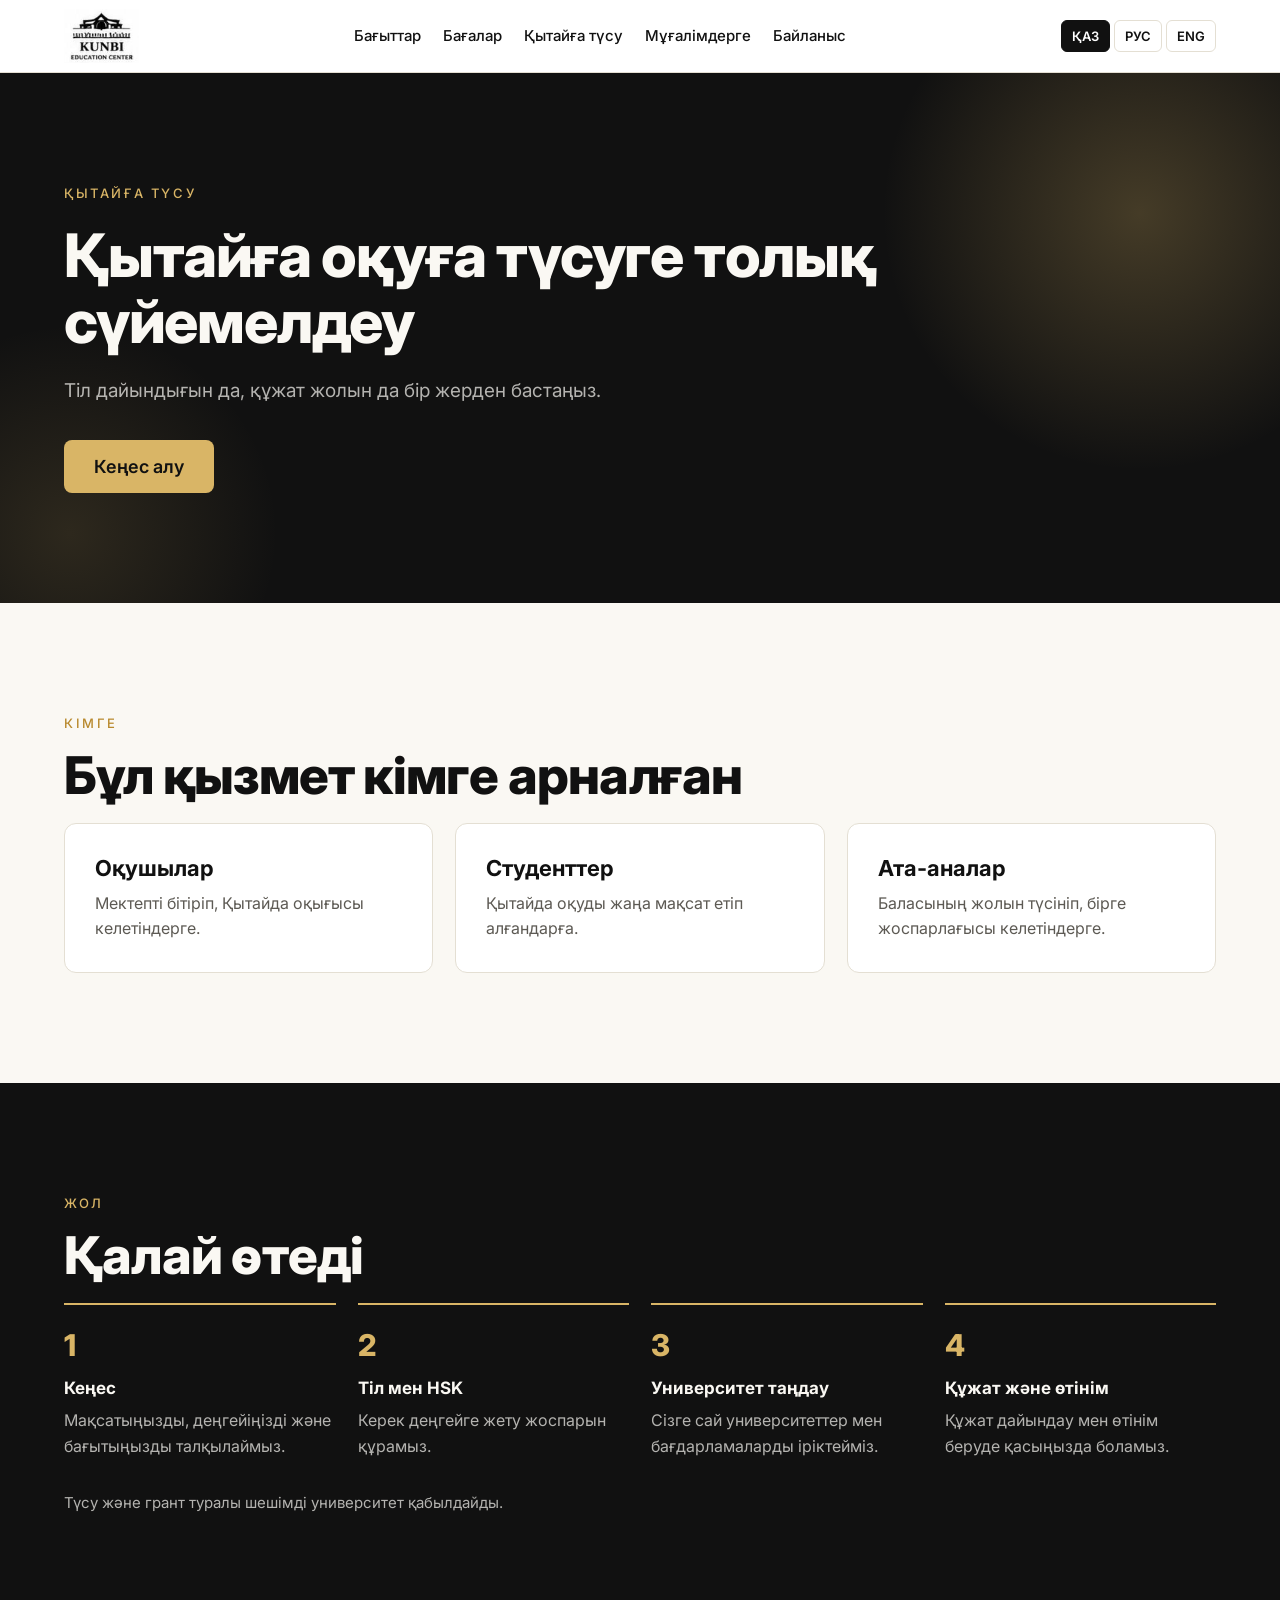
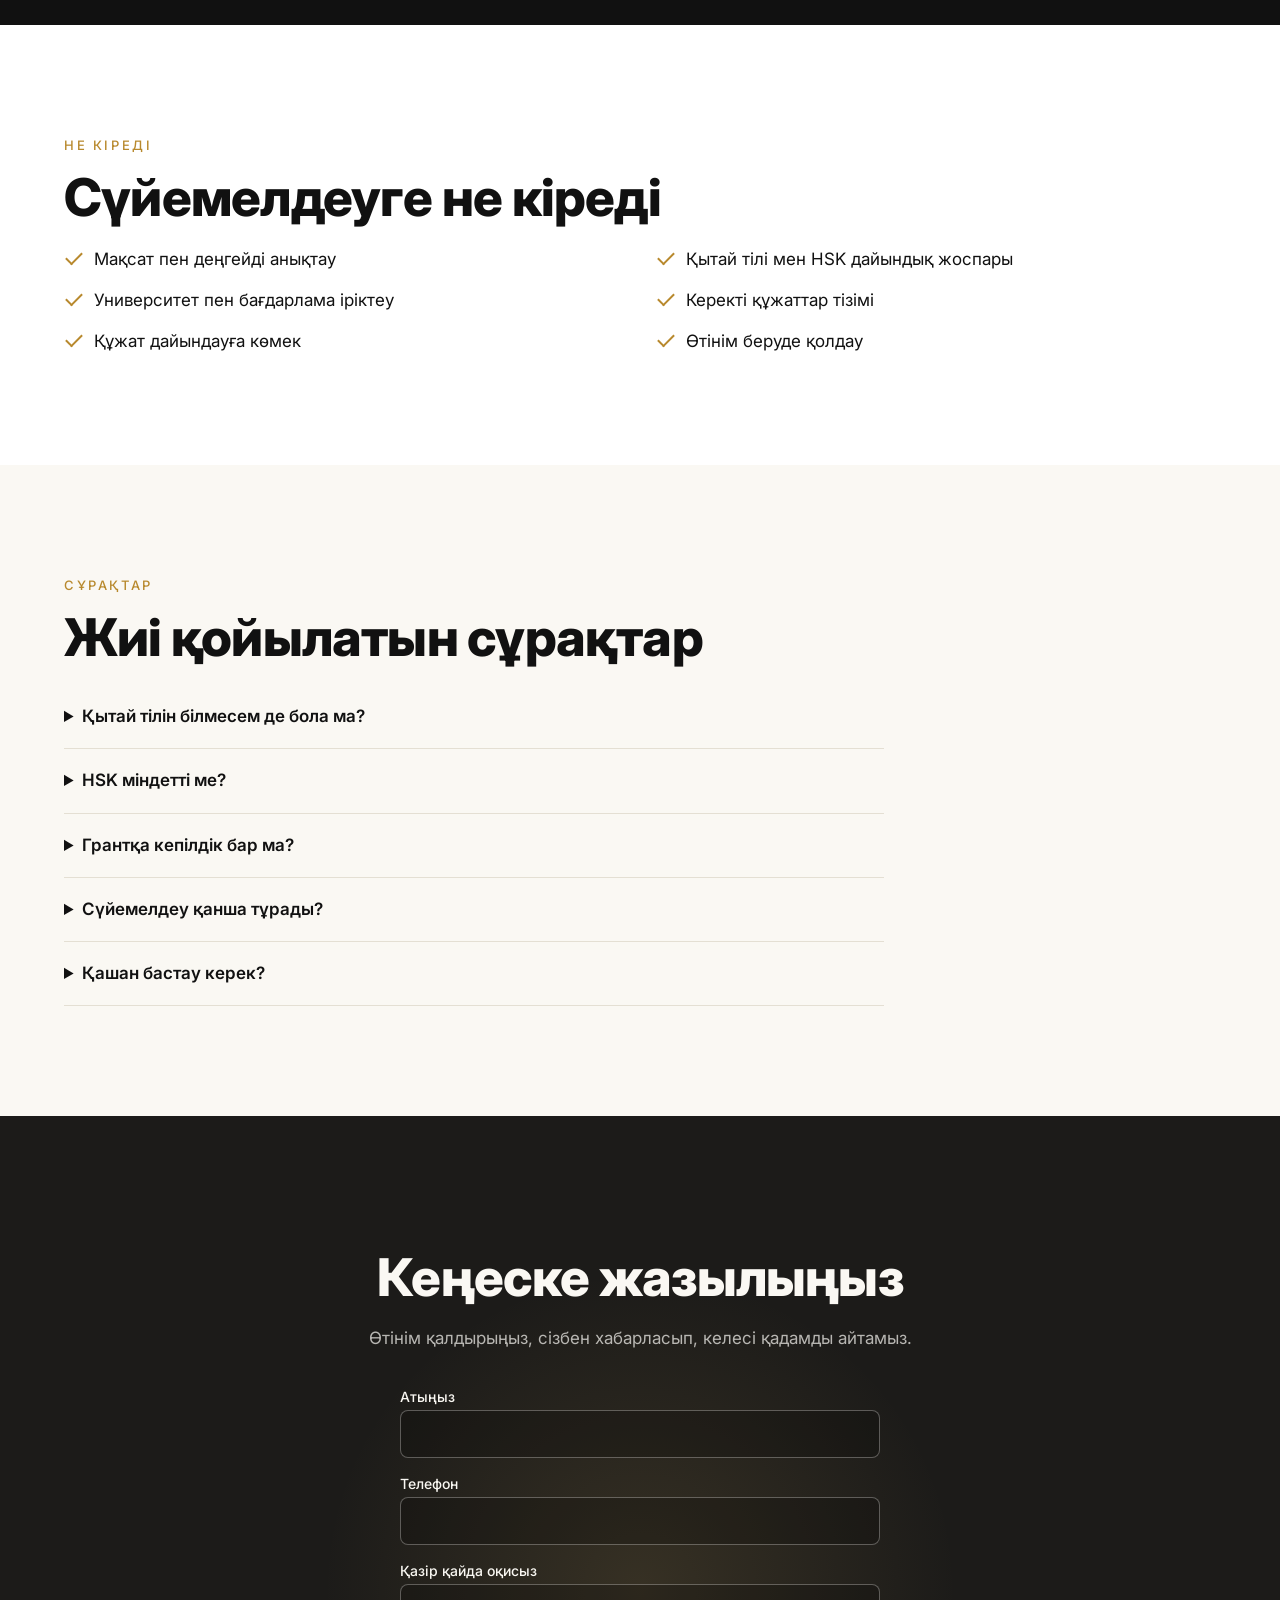
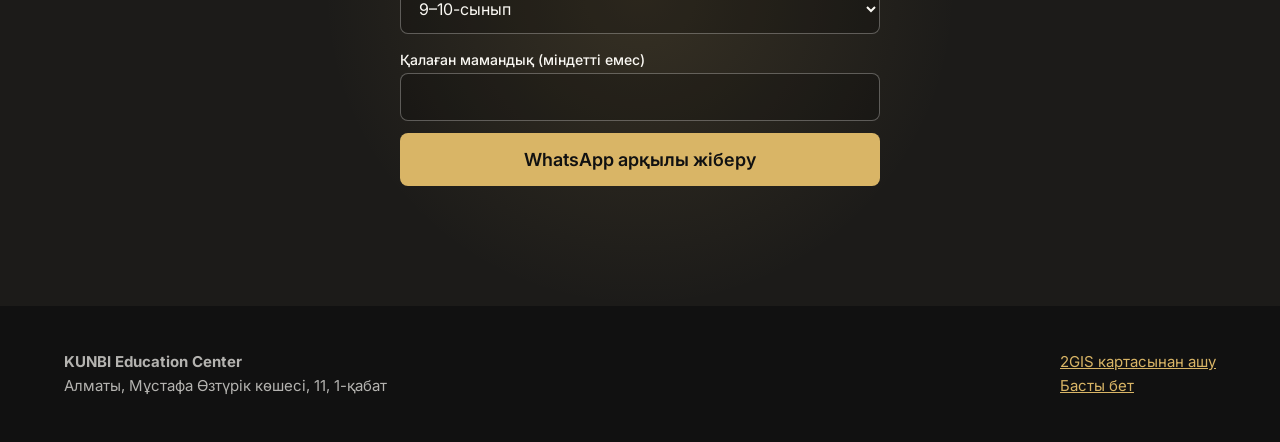
==== china.html @ fb2a0477 "KUNBI Education Center website Co-Authored-By: Claude Opus 5.5 <noreply@anthropic.com>" ====
<!doctype html>
<html lang="kk">
<head>
<meta charset="utf-8">
<meta name="viewport" content="width=device-width, initial-scale=1">
<title>Қытайға түсу, KUNBI</title>
<meta name="description" content="KUNBI Education Center: Қытайға оқуға түсуге толық сүйемелдеу. Алматы.">
<link href="https://fonts.googleapis.com/css2?family=Inter:wght@400;500;600;700;800&display=swap" rel="stylesheet">
<style>
:root{--ink:#111111;--ink-2:#1c1b19;--gold:#b8892d;--gold-light:#d9b566;--paper:#faf8f3;--white:#ffffff;--muted:#5d5a54;--muted-dark:rgba(250,248,243,.7);--line:#e4dfd3}
*{box-sizing:border-box;margin:0}
html{scroll-behavior:smooth;scroll-padding-top:84px}
body{font-family:Inter,system-ui,sans-serif;color:var(--ink);background:var(--paper);font-size:17px;line-height:1.6}
a{color:inherit}
.container{max-width:1200px;margin:0 auto;padding:0 24px}
header{position:sticky;top:0;z-index:10;background:var(--white);border-bottom:1px solid var(--line)}
.nav{display:flex;align-items:center;justify-content:space-between;gap:16px;height:72px}
.nav img{height:54px;display:block}
.nav nav{display:flex;gap:22px;font-weight:500;font-size:15px;white-space:nowrap}
.nav nav a{text-decoration:none}
.nav nav a:hover{color:var(--gold)}
.lang{display:flex;gap:4px}
.lang button{border:1px solid var(--line);background:none;font:600 13px Inter,sans-serif;padding:7px 10px;border-radius:6px;cursor:pointer;color:var(--ink)}
.lang button[aria-pressed=true]{background:var(--ink);color:var(--white);border-color:var(--ink)}
.hero{position:relative;overflow:hidden;background:var(--ink);color:var(--paper);min-height:calc(100vh - 72px);display:flex;align-items:center;padding:80px 0}
.hero-shapes-back,.hero-shapes-mid{position:absolute;inset:0;pointer-events:none}
.shape{position:absolute;border-radius:50%}
.shape-a{width:520px;height:520px;right:-120px;top:-120px;background:radial-gradient(circle,rgba(217,181,102,.26),transparent 70%);animation:floatA 12s ease-in-out infinite}
.shape-b{width:420px;height:420px;left:-140px;bottom:-140px;background:radial-gradient(circle,rgba(217,181,102,.14),transparent 70%);animation:floatB 15s ease-in-out infinite}
.shape-c{width:180px;height:180px;right:12%;bottom:16%;border:1px solid rgba(217,181,102,.4);animation:floatC 10s ease-in-out infinite}
@keyframes floatA{0%,100%{transform:translate(0,0)}50%{transform:translate(20px,-30px)}}
@keyframes floatB{0%,100%{transform:translate(0,0)}50%{transform:translate(-16px,22px)}}
@keyframes floatC{0%,100%{transform:translate(0,0)}50%{transform:translate(10px,14px)}}
@keyframes bounce{0%,100%{transform:translateY(0)}50%{transform:translateY(8px)}}
.hero .container{position:relative;width:100%}
.eyebrow{font-size:13px;font-weight:500;letter-spacing:.2em;text-transform:uppercase;color:var(--gold-light)}
.hero h1{font-size:72px;font-weight:800;line-height:1.08;margin:18px 0 22px;max-width:900px;letter-spacing:-.02em}
.subtitle{font-size:19px;color:var(--muted-dark);max-width:620px;margin-bottom:34px}
.btn-primary{display:inline-block;background:var(--gold-light);color:var(--ink);font:600 18px Inter,sans-serif;text-decoration:none;border:0;padding:16px 30px;border-radius:8px;cursor:pointer;transition:.25s ease}
.btn-primary:hover{transform:translateY(-3px);filter:brightness(1.08)}
.scroll-down{margin-top:52px;width:26px;height:26px;color:var(--gold-light)}
.scroll-down svg{animation:bounce 2s ease-in-out infinite}
section.block{padding:110px 0}
h2{font-size:52px;font-weight:800;line-height:1.14;letter-spacing:-.015em;margin:12px 0 18px}
.lead{color:var(--muted);max-width:680px;margin-bottom:44px}
.grid{display:grid;grid-template-columns:repeat(3,1fr);gap:22px;perspective:900px}
.feature-card{background:var(--white);border:1px solid var(--line);border-radius:12px;padding:30px;transition:transform .3s ease,border-color .3s ease}
.feature-card:hover{transform:translateY(-6px);border-color:var(--gold)}
.feature-card svg{width:28px;height:28px;stroke:var(--gold);fill:none;stroke-width:1.7;stroke-linecap:round;stroke-linejoin:round;margin-bottom:14px}
.feature-card h3{font-size:22px;font-weight:700;margin-bottom:8px;line-height:1.3}
.feature-card p{font-size:16px;color:var(--muted)}
.prices{background:var(--white)}
.tabs{display:flex;flex-wrap:wrap;gap:8px;margin-bottom:24px}
.tabs button{border:1px solid var(--line);background:var(--paper);padding:11px 16px;border-radius:8px;font:600 15px Inter,sans-serif;cursor:pointer;color:var(--ink)}
.tabs button[aria-selected=true]{background:var(--ink);color:var(--white);border-color:var(--ink)}
.table-wrap{overflow-x:auto}
table{width:100%;border-collapse:collapse;min-width:520px}
th,td{text-align:left;padding:15px 12px;border-bottom:1px solid var(--line);font-size:16px}
th{font-size:14px;color:var(--muted);font-weight:600}
td:first-child{font-weight:600}
.note{margin-top:14px;font-size:15px;color:var(--muted)}
.china{background:var(--ink);color:var(--paper)}
.china .lead{color:var(--muted-dark)}
.steps{list-style:none;padding:0;display:grid;grid-template-columns:repeat(4,1fr);gap:22px;counter-reset:s}
.steps li{counter-increment:s;border-top:2px solid var(--gold-light);padding-top:16px}
.steps li::before{content:counter(s);display:block;font-weight:800;font-size:30px;color:var(--gold-light)}
.steps p{color:var(--muted-dark);font-size:16px}
.steps strong{display:block;margin:6px 0}
.disclaimer{margin-top:32px;font-size:15px;color:var(--muted-dark)}
.closing-cta{background:var(--ink-2);color:var(--paper);padding:120px 24px;text-align:center;position:relative}
.glow{position:absolute;left:50%;top:60%;width:640px;height:640px;transform:translate(-50%,-50%);background:radial-gradient(circle,rgba(217,181,102,.14) 0%,transparent 70%);pointer-events:none}
.closing-cta p{color:var(--muted-dark);max-width:560px;margin:0 auto 30px}
form{position:relative;max-width:480px;margin:0 auto;display:grid;gap:12px;text-align:left}
label{font-size:14px;font-weight:500}
input,select{width:100%;padding:13px 14px;border-radius:8px;border:1px solid rgba(250,248,243,.3);background:#0003;color:var(--paper);font:16px Inter,sans-serif}
select option{color:#111}
form .btn-primary{width:100%}
.form-msg{min-height:22px;font-size:15px;color:var(--gold-light);text-align:center}
footer{background:var(--ink);color:var(--muted-dark);padding:44px 0;font-size:15px}
.foot{display:flex;flex-wrap:wrap;gap:24px;justify-content:space-between}
footer a{color:var(--gold-light)}
:focus-visible{outline:2px solid var(--gold);outline-offset:2px}
.features .grid{grid-template-columns:repeat(2,1fr)}
@media (max-width:1040px){.nav nav{display:none}}
@media (max-width:900px){.grid{grid-template-columns:repeat(2,1fr)}.steps{grid-template-columns:repeat(2,1fr)}.nav nav{display:none}.hero h1{font-size:60px}h2{font-size:42px}}
@media (max-width:580px){.grid,.features .grid,.steps{grid-template-columns:1fr}.hero h1{font-size:44px}h2{font-size:34px}section.block{padding:72px 0}.closing-cta{padding:80px 24px}.nav img{height:46px}.hero{padding:56px 0}}
@media (prefers-reduced-motion:reduce){.shape,.scroll-down svg{animation:none}html{scroll-behavior:auto}}

.page-hero{position:relative;overflow:hidden;background:var(--ink);color:var(--paper);padding:110px 0}
.page-hero h1{font-size:60px;font-weight:800;line-height:1.1;letter-spacing:-.02em;margin:18px 0 22px;max-width:900px}
.page-hero .container{position:relative}
.checks{list-style:none;padding:0;display:grid;grid-template-columns:repeat(2,1fr);gap:14px 32px}
.checks li{padding-left:30px;position:relative}
.checks li::before{content:"";position:absolute;left:2px;top:6px;width:14px;height:7px;border-left:2px solid var(--gold);border-bottom:2px solid var(--gold);transform:rotate(-45deg)}
.faq{max-width:820px}
.faq details{border-bottom:1px solid var(--line);padding:18px 0}
.faq summary{font-weight:600;cursor:pointer}
.faq p{color:var(--muted);margin-top:10px}
.white{background:var(--white)}
.closing-cta h2{position:relative}
.closing-cta>p{position:relative}
@media (max-width:900px){.page-hero h1{font-size:46px}}
@media (max-width:580px){.page-hero{padding:72px 0}.page-hero h1{font-size:36px}.checks{grid-template-columns:1fr}}

.menu-btn{display:none;margin-left:auto;border:1px solid var(--ink);background:var(--ink);color:var(--white);font:600 14px Inter,sans-serif;padding:8px 12px;border-radius:6px;cursor:pointer}
@media (max-width:1040px){.menu-btn{display:block}.nav nav.open{display:flex;flex-direction:column;gap:0;position:absolute;top:72px;left:0;right:0;background:var(--white);border-bottom:1px solid var(--line);padding:6px 24px 14px;font-size:17px}.nav nav.open a{padding:14px 0;border-bottom:1px solid var(--line)}.nav nav.open a:last-child{border-bottom:0}}
</style>
</head>
<body>
<header><div class="container nav">
  <a href="index.html"><img src="[data-uri]" alt="KUNBI Education Center"></a>
  <nav><a href="index.html#programs" data-i18n="navPrograms"></a><a href="index.html#prices" data-i18n="navPrices"></a><a href="china.html" data-i18n="navChina"></a><a href="teachers.html" data-i18n="navTeachers"></a><a href="#apply" data-i18n="navContact"></a></nav>
  <button class="menu-btn" type="button" aria-expanded="false" data-i18n="navMenu"></button>
  <div class="lang"><button data-lang="kk">ҚАЗ</button><button data-lang="ru">РУС</button><button data-lang="en">ENG</button></div>
</div></header>
<main>
<section class="page-hero">
  <div class="hero-shapes-back"><span class="shape shape-a"></span><span class="shape shape-b"></span></div>
  <div class="container">
    <div class="eyebrow" data-i18n="heroEyebrow"></div>
    <h1 data-i18n="heroTitle"></h1>
    <p class="subtitle" data-i18n="heroSub"></p>
    <a class="btn-primary" href="#apply" data-i18n="cta"></a>
  </div>
</section>
<section class="block features"><div class="container">
  <div class="eyebrow" style="color:var(--gold)" data-i18n="whoEyebrow"></div>
  <h2 data-i18n="whoTitle"></h2>
  <div class="grid" style="grid-template-columns:repeat(auto-fit,minmax(240px,1fr))"><article class="feature-card"><h3 data-i18n="w1t"></h3><p data-i18n="w1d"></p></article><article class="feature-card"><h3 data-i18n="w2t"></h3><p data-i18n="w2d"></p></article><article class="feature-card"><h3 data-i18n="w3t"></h3><p data-i18n="w3d"></p></article></div>
</div></section>
<section class="block china"><div class="container">
  <div class="eyebrow" data-i18n="stepsEyebrow"></div>
  <h2 data-i18n="stepsTitle"></h2>
  <ol class="steps"><li><strong data-i18n="s1t"></strong><p data-i18n="s1d"></p></li><li><strong data-i18n="s2t"></strong><p data-i18n="s2d"></p></li><li><strong data-i18n="s3t"></strong><p data-i18n="s3d"></p></li><li><strong data-i18n="s4t"></strong><p data-i18n="s4d"></p></li></ol>
  <p class="disclaimer" data-i18n="chinaNote"></p>
</div></section>
<section class="block white"><div class="container">
  <div class="eyebrow" style="color:var(--gold)" data-i18n="incEyebrow"></div>
  <h2 data-i18n="incTitle"></h2>
  <ul class="checks"><li data-i18n="inc1"></li><li data-i18n="inc2"></li><li data-i18n="inc3"></li><li data-i18n="inc4"></li><li data-i18n="inc5"></li><li data-i18n="inc6"></li></ul>
</div></section>
<section class="block"><div class="container">
  <div class="eyebrow" style="color:var(--gold)" data-i18n="faqEyebrow"></div>
  <h2 data-i18n="faqTitle"></h2>
  <div class="faq"><details><summary data-i18n="q1"></summary><p data-i18n="a1"></p></details><details><summary data-i18n="q2"></summary><p data-i18n="a2"></p></details><details><summary data-i18n="q3"></summary><p data-i18n="a3"></p></details><details><summary data-i18n="q4"></summary><p data-i18n="a4"></p></details><details><summary data-i18n="q5"></summary><p data-i18n="a5"></p></details></div>
</div></section>
<section class="closing-cta" id="apply">
  <div class="glow"></div>
  <h2 data-i18n="closeTitle"></h2>
  <p data-i18n="closeSub"></p>
  <form id="leadForm">
    <div><label for="fName" data-i18n="fName"></label><input id="fName" data-wa="fName" required autocomplete="name"></div>
    <div><label for="fPhone" data-i18n="fPhone"></label><input id="fPhone" data-wa="fPhone" required type="tel" autocomplete="tel"></div>
    <div><label for="fStage" data-i18n="fStage"></label><select id="fStage" data-wa="fStage"></select></div>
    <div><label for="fMajor" data-i18n="fMajor"></label><input id="fMajor" data-wa="fMajor"></div>
    <button class="btn-primary" type="submit" data-i18n="fSend"></button>
  </form>
</section>
</main>
<footer><div class="container foot">
  <div><strong>KUNBI Education Center</strong><br><span data-i18n="addr"></span></div>
  <div><a href="https://2gis.kz/almaty/firm/70000001110378743" target="_blank" rel="noopener" data-i18n="map"></a><br><a href="index.html" data-i18n="navHome"></a></div>
</div></footer>
<script>
const WHATSAPP_NUMBER = "77089310766";
const TITLES = {"kk":"Қытайға түсу, KUNBI","ru":"Поступление в Китай, KUNBI","en":"Study in China, KUNBI"};
const SELECTS = {"fStage":["st1","st2","st3","st4"]};
const T = {"kk":{"navMenu":"Мәзір","navPrograms":"Бағыттар","navPrices":"Бағалар","navChina":"Қытайға түсу","navTeachers":"Мұғалімдерге","navContact":"Байланыс","addr":"Алматы, Мұстафа Өзтүрік көшесі, 11, 1-қабат","hours":"Жұмыс уақыты: 9:00–19:30","map":"2GIS картасынан ашу","fName":"Атыңыз","fPhone":"Телефон","fSend":"WhatsApp арқылы жіберу","navHome":"Басты бет","heroEyebrow":"Қытайға түсу","heroTitle":"Қытайға оқуға түсуге толық сүйемелдеу","heroSub":"Тіл дайындығын да, құжат жолын да бір жерден бастаңыз.","cta":"Кеңес алу","whoEyebrow":"Кімге","whoTitle":"Бұл қызмет кімге арналған","w1t":"Оқушылар","w1d":"Мектепті бітіріп, Қытайда оқығысы келетіндерге.","w2t":"Студенттер","w2d":"Қытайда оқуды жаңа мақсат етіп алғандарға.","w3t":"Ата-аналар","w3d":"Баласының жолын түсініп, бірге жоспарлағысы келетіндерге.","stepsEyebrow":"Жол","stepsTitle":"Қалай өтеді","s1t":"Кеңес","s1d":"Мақсатыңызды, деңгейіңізді және бағытыңызды талқылаймыз.","s2t":"Тіл мен HSK","s2d":"Керек деңгейге жету жоспарын құрамыз.","s3t":"Университет таңдау","s3d":"Сізге сай университеттер мен бағдарламаларды іріктейміз.","s4t":"Құжат және өтінім","s4d":"Құжат дайындау мен өтінім беруде қасыңызда боламыз.","chinaNote":"Түсу және грант туралы шешімді университет қабылдайды.","incEyebrow":"Не кіреді","incTitle":"Сүйемелдеуге не кіреді","inc1":"Мақсат пен деңгейді анықтау","inc2":"Қытай тілі мен HSK дайындық жоспары","inc3":"Университет пен бағдарлама іріктеу","inc4":"Керекті құжаттар тізімі","inc5":"Құжат дайындауға көмек","inc6":"Өтінім беруде қолдау","faqEyebrow":"Сұрақтар","faqTitle":"Жиі қойылатын сұрақтар","q1":"Қытай тілін білмесем де бола ма?","a1":"Иә, нөлден бастауға болады. Керекті деңгей таңдаған бағдарламаға байланысты.","q2":"HSK міндетті ме?","a2":"Бұл университет пен бағдарламаға байланысты. Нақты талапты таңдау кезінде бірге тексереміз.","q3":"Грантқа кепілдік бар ма?","a3":"Жоқ. Түсу және грант туралы шешімді университет қабылдайды.","q4":"Сүйемелдеу қанша тұрады?","a4":"Бағасы керекті көмектің көлеміне байланысты. Оны кеңес кезінде айтамыз.","q5":"Қашан бастау керек?","a5":"Неғұрлым ерте болса, соғұрлым жақсы. Мерзімдер университетке байланысты.","closeTitle":"Кеңеске жазылыңыз","closeSub":"Өтінім қалдырыңыз, сізбен хабарласып, келесі қадамды айтамыз.","fStage":"Қазір қайда оқисыз","st1":"9–10-сынып","st2":"11-сынып","st3":"Колледж","st4":"Университет немесе бітірген","fMajor":"Қалаған мамандық (міндетті емес)","wa":"Сәлеметсіз бе! Қытайға түсу бойынша өтінім."},"ru":{"navMenu":"Меню","navPrograms":"Направления","navPrices":"Цены","navChina":"Поступление в Китай","navTeachers":"Преподавателям","navContact":"Контакты","addr":"Алматы, улица Мустафы Озтюрка, 11, 1 этаж","hours":"Время работы: 9:00–19:30","map":"Открыть на карте 2GIS","fName":"Ваше имя","fPhone":"Телефон","fSend":"Отправить в WhatsApp","navHome":"Главная","heroEyebrow":"Поступление в Китай","heroTitle":"Полное сопровождение при поступлении в Китай","heroSub":"Начните и языковую подготовку, и оформление документов в одном месте.","cta":"Получить консультацию","whoEyebrow":"Для кого","whoTitle":"Кому подойдёт эта услуга","w1t":"Школьники","w1d":"Для тех, кто заканчивает школу и хочет учиться в Китае.","w2t":"Студенты","w2d":"Для тех, кто решил продолжить учёбу в Китае.","w3t":"Родители","w3d":"Для тех, кто хочет понимать путь ребёнка и планировать его вместе.","stepsEyebrow":"Путь","stepsTitle":"Как всё проходит","s1t":"Консультация","s1d":"Обсудим цель, уровень и направление.","s2t":"Язык и HSK","s2d":"Составим план, как достичь нужного уровня.","s3t":"Выбор университета","s3d":"Подберём подходящие университеты и программы.","s4t":"Документы и заявка","s4d":"Поможем с подготовкой документов и подачей заявки.","chinaNote":"Решение о поступлении и гранте принимает университет.","incEyebrow":"Что входит","incTitle":"Что входит в сопровождение","inc1":"Определение цели и уровня","inc2":"План подготовки к китайскому и HSK","inc3":"Подбор университета и программы","inc4":"Список нужных документов","inc5":"Помощь в подготовке документов","inc6":"Поддержка при подаче заявки","faqEyebrow":"Вопросы","faqTitle":"Частые вопросы","q1":"Можно ли начать без китайского?","a1":"Да, можно начать с нуля. Нужный уровень зависит от выбранной программы.","q2":"HSK обязателен?","a2":"Это зависит от университета и программы. Точные требования проверим вместе при выборе.","q3":"Есть ли гарантия гранта?","a3":"Нет. Решение о поступлении и гранте принимает университет.","q4":"Сколько стоит сопровождение?","a4":"Цена зависит от объёма нужной помощи. Мы назовём её на консультации.","q5":"Когда лучше начинать?","a5":"Чем раньше, тем лучше. Сроки зависят от университета.","closeTitle":"Запишитесь на консультацию","closeSub":"Оставьте заявку, мы свяжемся с вами и подскажем следующий шаг.","fStage":"Где вы сейчас учитесь","st1":"9–10 класс","st2":"11 класс","st3":"Колледж","st4":"Университет или уже окончили","fMajor":"Желаемая специальность (необязательно)","wa":"Здравствуйте! Заявка на поступление в Китай."},"en":{"navMenu":"Menu","navPrograms":"Programs","navPrices":"Prices","navChina":"Study in China","navTeachers":"For teachers","navContact":"Contact","addr":"11 Mustafa Ozturk Street, 1st floor, Almaty","hours":"Opening hours: 9:00–19:30","map":"Open in 2GIS","fName":"Your name","fPhone":"Phone","fSend":"Send via WhatsApp","navHome":"Home","heroEyebrow":"Study in China","heroTitle":"Full support for admission to China","heroSub":"Start your language preparation and your application in one place.","cta":"Get a consultation","whoEyebrow":"Who it's for","whoTitle":"Who this service is for","w1t":"School students","w1d":"For those finishing school who want to study in China.","w2t":"University students","w2d":"For those who have decided to continue their studies in China.","w3t":"Parents","w3d":"For those who want to understand the path and plan it together with their child.","stepsEyebrow":"The path","stepsTitle":"How it works","s1t":"Consultation","s1d":"We discuss your goal, level and field of study.","s2t":"Language and HSK","s2d":"We plan how to reach the level you need.","s3t":"Choosing a university","s3d":"We shortlist universities and programs that suit you.","s4t":"Documents and application","s4d":"We support you with documents and your application.","chinaNote":"Admission and scholarship decisions are made by the university.","incEyebrow":"What's included","incTitle":"What the support includes","inc1":"Defining your goal and level","inc2":"A Chinese and HSK preparation plan","inc3":"Shortlisting universities and programs","inc4":"A list of required documents","inc5":"Help preparing documents","inc6":"Support with your application","faqEyebrow":"Questions","faqTitle":"Frequently asked questions","q1":"Can I start without any Chinese?","a1":"Yes, you can start from zero. The level you need depends on the program.","q2":"Is HSK required?","a2":"It depends on the university and program. We check the exact requirements together.","q3":"Is a scholarship guaranteed?","a3":"No. Admission and scholarship decisions are made by the university.","q4":"How much does the support cost?","a4":"The price depends on how much help you need. We will tell you at the consultation.","q5":"When should I start?","a5":"The earlier the better. Deadlines depend on the university.","closeTitle":"Book a consultation","closeSub":"Leave a request and we will contact you with the next step.","fStage":"Where are you studying now","st1":"Grade 9–10","st2":"Grade 11","st3":"College","st4":"University or graduated","fMajor":"Preferred major (optional)","wa":"Hello! Request about studying in China."}};
let lang="kk";
function save(l){try{localStorage.setItem("kunbi-lang",l)}catch(e){}}
function load(){try{return localStorage.getItem("kunbi-lang")}catch(e){return null}}
function setLang(l){
  lang=l;save(l);document.documentElement.lang=l;document.title=TITLES[l];
  document.querySelectorAll("[data-i18n]").forEach(e=>{e.textContent=T[l][e.dataset.i18n]});
  document.querySelectorAll(".lang button").forEach(b=>b.setAttribute("aria-pressed",b.dataset.lang===l));
  Object.keys(SELECTS).forEach(id=>{
    const s=document.getElementById(id),v=s.selectedIndex;s.innerHTML="";
    SELECTS[id].forEach(k=>{const o=document.createElement("option");o.textContent=T[l][k];s.appendChild(o)});
    s.selectedIndex=Math.max(v,0);
  });
}
document.querySelectorAll(".lang button").forEach(b=>b.onclick=()=>setLang(b.dataset.lang));
document.getElementById("leadForm").addEventListener("submit",e=>{
  e.preventDefault();
  const t=T[lang],lines=[t.wa];
  document.querySelectorAll("[data-wa]").forEach(f=>{if(f.value.trim())lines.push(t[f.dataset.wa]+": "+f.value.trim())});
  window.open("https://wa.me/"+WHATSAPP_NUMBER+"?text="+encodeURIComponent(lines.join("\n")),"_blank","noopener");
});
const saved=load();setLang(T[saved]?saved:"kk");
</script>
<script>
(function(){const b=document.querySelector(".menu-btn"),n=document.querySelector(".nav nav");
b.onclick=()=>{const o=n.classList.toggle("open");b.setAttribute("aria-expanded",o)};
n.querySelectorAll("a").forEach(a=>a.addEventListener("click",()=>{n.classList.remove("open");b.setAttribute("aria-expanded",false)}));})();
</script>
</body>
</html>
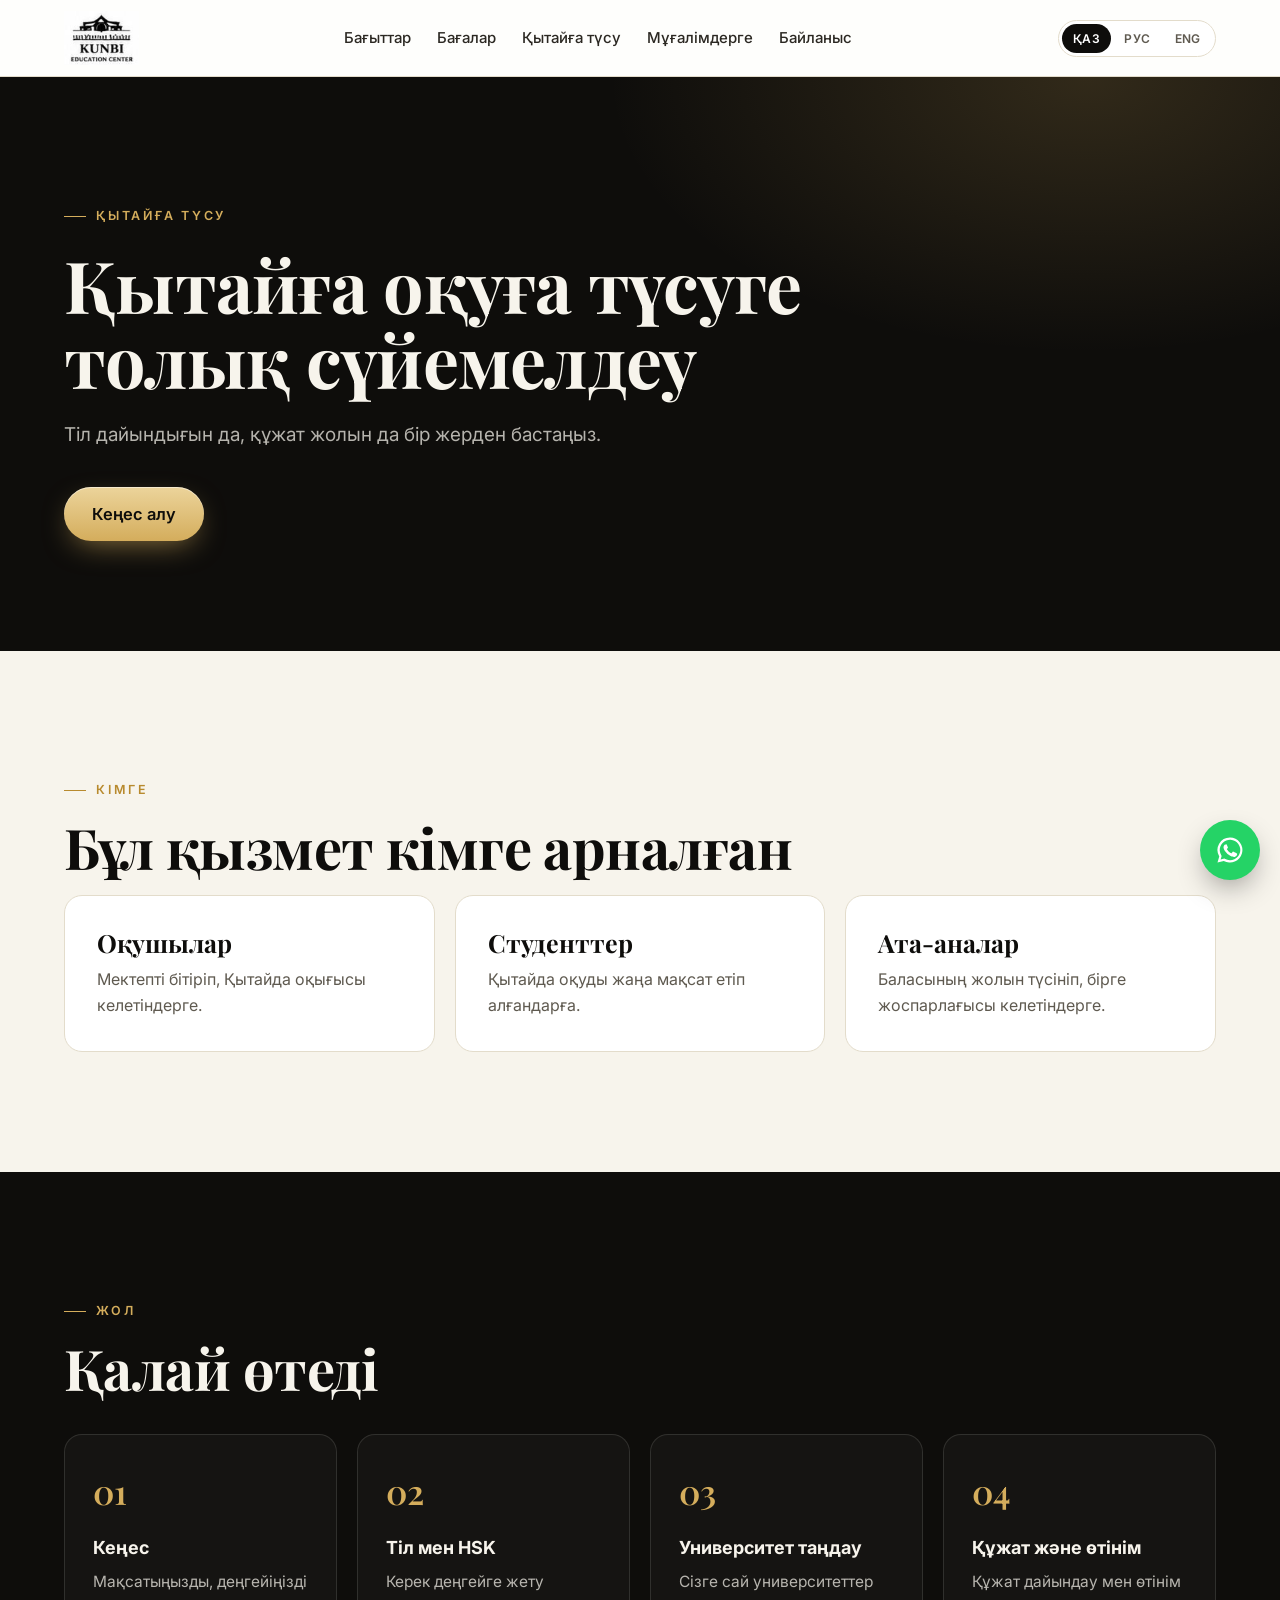
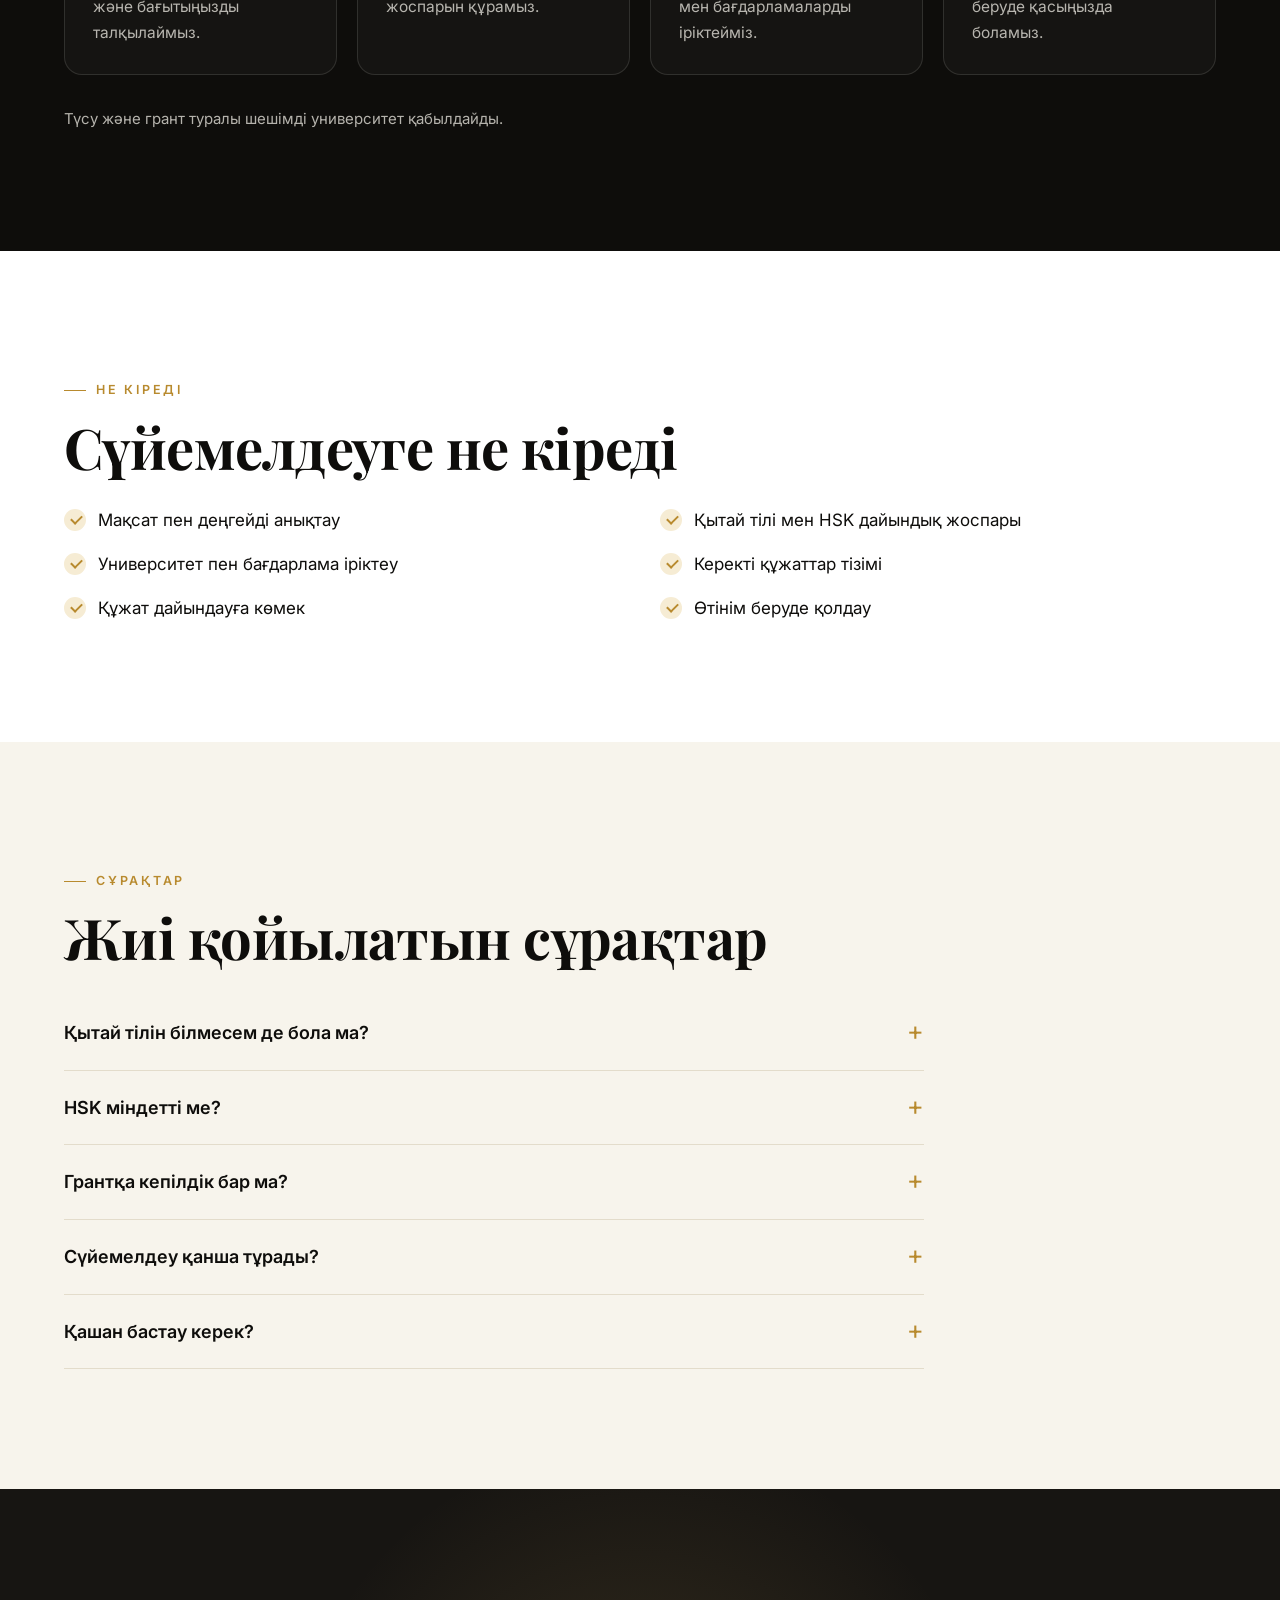
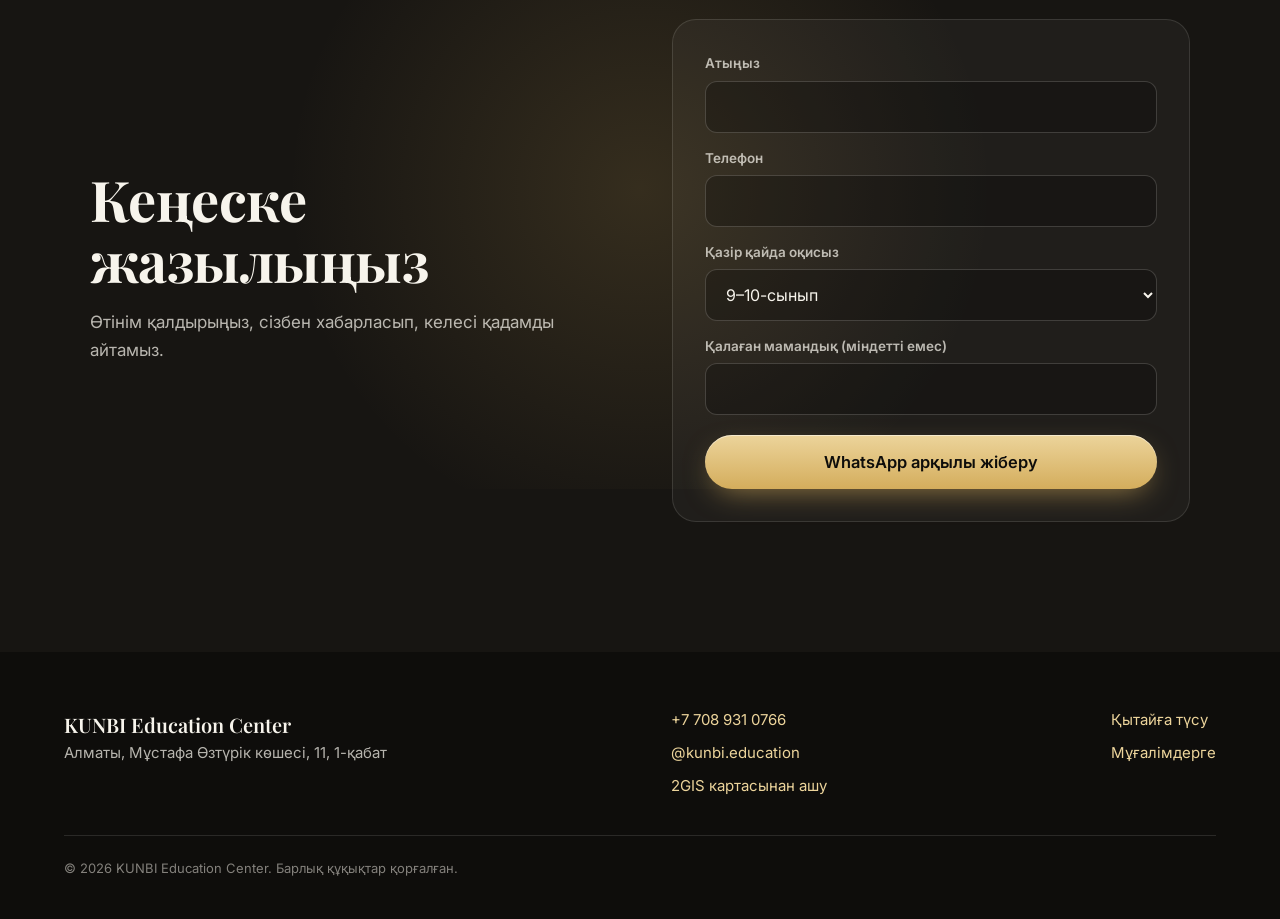
==== commit 0d8c4163: "Redesign: new design system, trust and FAQ sections, SEO metadata Co-Authored-By: Claude Opus 5.5 <n" ====
--- a/china.html
+++ b/china.html
@@ -5,173 +5,79 @@
 <meta name="viewport" content="width=device-width, initial-scale=1">
 <title>Қытайға түсу, KUNBI</title>
 <meta name="description" content="KUNBI Education Center: Қытайға оқуға түсуге толық сүйемелдеу. Алматы.">
-<link href="https://fonts.googleapis.com/css2?family=Inter:wght@400;500;600;700;800&display=swap" rel="stylesheet">
-<style>
-:root{--ink:#111111;--ink-2:#1c1b19;--gold:#b8892d;--gold-light:#d9b566;--paper:#faf8f3;--white:#ffffff;--muted:#5d5a54;--muted-dark:rgba(250,248,243,.7);--line:#e4dfd3}
-*{box-sizing:border-box;margin:0}
-html{scroll-behavior:smooth;scroll-padding-top:84px}
-body{font-family:Inter,system-ui,sans-serif;color:var(--ink);background:var(--paper);font-size:17px;line-height:1.6}
-a{color:inherit}
-.container{max-width:1200px;margin:0 auto;padding:0 24px}
-header{position:sticky;top:0;z-index:10;background:var(--white);border-bottom:1px solid var(--line)}
-.nav{display:flex;align-items:center;justify-content:space-between;gap:16px;height:72px}
-.nav img{height:54px;display:block}
-.nav nav{display:flex;gap:22px;font-weight:500;font-size:15px;white-space:nowrap}
-.nav nav a{text-decoration:none}
-.nav nav a:hover{color:var(--gold)}
-.lang{display:flex;gap:4px}
-.lang button{border:1px solid var(--line);background:none;font:600 13px Inter,sans-serif;padding:7px 10px;border-radius:6px;cursor:pointer;color:var(--ink)}
-.lang button[aria-pressed=true]{background:var(--ink);color:var(--white);border-color:var(--ink)}
-.hero{position:relative;overflow:hidden;background:var(--ink);color:var(--paper);min-height:calc(100vh - 72px);display:flex;align-items:center;padding:80px 0}
-.hero-shapes-back,.hero-shapes-mid{position:absolute;inset:0;pointer-events:none}
-.shape{position:absolute;border-radius:50%}
-.shape-a{width:520px;height:520px;right:-120px;top:-120px;background:radial-gradient(circle,rgba(217,181,102,.26),transparent 70%);animation:floatA 12s ease-in-out infinite}
-.shape-b{width:420px;height:420px;left:-140px;bottom:-140px;background:radial-gradient(circle,rgba(217,181,102,.14),transparent 70%);animation:floatB 15s ease-in-out infinite}
-.shape-c{width:180px;height:180px;right:12%;bottom:16%;border:1px solid rgba(217,181,102,.4);animation:floatC 10s ease-in-out infinite}
-@keyframes floatA{0%,100%{transform:translate(0,0)}50%{transform:translate(20px,-30px)}}
-@keyframes floatB{0%,100%{transform:translate(0,0)}50%{transform:translate(-16px,22px)}}
-@keyframes floatC{0%,100%{transform:translate(0,0)}50%{transform:translate(10px,14px)}}
-@keyframes bounce{0%,100%{transform:translateY(0)}50%{transform:translateY(8px)}}
-.hero .container{position:relative;width:100%}
-.eyebrow{font-size:13px;font-weight:500;letter-spacing:.2em;text-transform:uppercase;color:var(--gold-light)}
-.hero h1{font-size:72px;font-weight:800;line-height:1.08;margin:18px 0 22px;max-width:900px;letter-spacing:-.02em}
-.subtitle{font-size:19px;color:var(--muted-dark);max-width:620px;margin-bottom:34px}
-.btn-primary{display:inline-block;background:var(--gold-light);color:var(--ink);font:600 18px Inter,sans-serif;text-decoration:none;border:0;padding:16px 30px;border-radius:8px;cursor:pointer;transition:.25s ease}
-.btn-primary:hover{transform:translateY(-3px);filter:brightness(1.08)}
-.scroll-down{margin-top:52px;width:26px;height:26px;color:var(--gold-light)}
-.scroll-down svg{animation:bounce 2s ease-in-out infinite}
-section.block{padding:110px 0}
-h2{font-size:52px;font-weight:800;line-height:1.14;letter-spacing:-.015em;margin:12px 0 18px}
-.lead{color:var(--muted);max-width:680px;margin-bottom:44px}
-.grid{display:grid;grid-template-columns:repeat(3,1fr);gap:22px;perspective:900px}
-.feature-card{background:var(--white);border:1px solid var(--line);border-radius:12px;padding:30px;transition:transform .3s ease,border-color .3s ease}
-.feature-card:hover{transform:translateY(-6px);border-color:var(--gold)}
-.feature-card svg{width:28px;height:28px;stroke:var(--gold);fill:none;stroke-width:1.7;stroke-linecap:round;stroke-linejoin:round;margin-bottom:14px}
-.feature-card h3{font-size:22px;font-weight:700;margin-bottom:8px;line-height:1.3}
-.feature-card p{font-size:16px;color:var(--muted)}
-.prices{background:var(--white)}
-.tabs{display:flex;flex-wrap:wrap;gap:8px;margin-bottom:24px}
-.tabs button{border:1px solid var(--line);background:var(--paper);padding:11px 16px;border-radius:8px;font:600 15px Inter,sans-serif;cursor:pointer;color:var(--ink)}
-.tabs button[aria-selected=true]{background:var(--ink);color:var(--white);border-color:var(--ink)}
-.table-wrap{overflow-x:auto}
-table{width:100%;border-collapse:collapse;min-width:520px}
-th,td{text-align:left;padding:15px 12px;border-bottom:1px solid var(--line);font-size:16px}
-th{font-size:14px;color:var(--muted);font-weight:600}
-td:first-child{font-weight:600}
-.note{margin-top:14px;font-size:15px;color:var(--muted)}
-.china{background:var(--ink);color:var(--paper)}
-.china .lead{color:var(--muted-dark)}
-.steps{list-style:none;padding:0;display:grid;grid-template-columns:repeat(4,1fr);gap:22px;counter-reset:s}
-.steps li{counter-increment:s;border-top:2px solid var(--gold-light);padding-top:16px}
-.steps li::before{content:counter(s);display:block;font-weight:800;font-size:30px;color:var(--gold-light)}
-.steps p{color:var(--muted-dark);font-size:16px}
-.steps strong{display:block;margin:6px 0}
-.disclaimer{margin-top:32px;font-size:15px;color:var(--muted-dark)}
-.closing-cta{background:var(--ink-2);color:var(--paper);padding:120px 24px;text-align:center;position:relative}
-.glow{position:absolute;left:50%;top:60%;width:640px;height:640px;transform:translate(-50%,-50%);background:radial-gradient(circle,rgba(217,181,102,.14) 0%,transparent 70%);pointer-events:none}
-.closing-cta p{color:var(--muted-dark);max-width:560px;margin:0 auto 30px}
-form{position:relative;max-width:480px;margin:0 auto;display:grid;gap:12px;text-align:left}
-label{font-size:14px;font-weight:500}
-input,select{width:100%;padding:13px 14px;border-radius:8px;border:1px solid rgba(250,248,243,.3);background:#0003;color:var(--paper);font:16px Inter,sans-serif}
-select option{color:#111}
-form .btn-primary{width:100%}
-.form-msg{min-height:22px;font-size:15px;color:var(--gold-light);text-align:center}
-footer{background:var(--ink);color:var(--muted-dark);padding:44px 0;font-size:15px}
-.foot{display:flex;flex-wrap:wrap;gap:24px;justify-content:space-between}
-footer a{color:var(--gold-light)}
-:focus-visible{outline:2px solid var(--gold);outline-offset:2px}
-.features .grid{grid-template-columns:repeat(2,1fr)}
-@media (max-width:1040px){.nav nav{display:none}}
-@media (max-width:900px){.grid{grid-template-columns:repeat(2,1fr)}.steps{grid-template-columns:repeat(2,1fr)}.nav nav{display:none}.hero h1{font-size:60px}h2{font-size:42px}}
-@media (max-width:580px){.grid,.features .grid,.steps{grid-template-columns:1fr}.hero h1{font-size:44px}h2{font-size:34px}section.block{padding:72px 0}.closing-cta{padding:80px 24px}.nav img{height:46px}.hero{padding:56px 0}}
-@media (prefers-reduced-motion:reduce){.shape,.scroll-down svg{animation:none}html{scroll-behavior:auto}}
+<link rel="preconnect" href="https://fonts.googleapis.com"><link rel="preconnect" href="https://fonts.gstatic.com" crossorigin><link href="https://fonts.googleapis.com/css2?family=Inter:wght@400;500;600;700&family=Playfair+Display:ital,wght@0,500;0,600;0,700;1,500;1,600&display=swap" rel="stylesheet">
+<link rel="stylesheet" href="site.css">
+<link rel="icon" type="image/png" href="logo.png">
+<link rel="canonical" href="https://tlnurkhan.github.io/kunbi/china.html">
 
-.page-hero{position:relative;overflow:hidden;background:var(--ink);color:var(--paper);padding:110px 0}
-.page-hero h1{font-size:60px;font-weight:800;line-height:1.1;letter-spacing:-.02em;margin:18px 0 22px;max-width:900px}
-.page-hero .container{position:relative}
-.checks{list-style:none;padding:0;display:grid;grid-template-columns:repeat(2,1fr);gap:14px 32px}
-.checks li{padding-left:30px;position:relative}
-.checks li::before{content:"";position:absolute;left:2px;top:6px;width:14px;height:7px;border-left:2px solid var(--gold);border-bottom:2px solid var(--gold);transform:rotate(-45deg)}
-.faq{max-width:820px}
-.faq details{border-bottom:1px solid var(--line);padding:18px 0}
-.faq summary{font-weight:600;cursor:pointer}
-.faq p{color:var(--muted);margin-top:10px}
-.white{background:var(--white)}
-.closing-cta h2{position:relative}
-.closing-cta>p{position:relative}
-@media (max-width:900px){.page-hero h1{font-size:46px}}
-@media (max-width:580px){.page-hero{padding:72px 0}.page-hero h1{font-size:36px}.checks{grid-template-columns:1fr}}
-
-.menu-btn{display:none;margin-left:auto;border:1px solid var(--ink);background:var(--ink);color:var(--white);font:600 14px Inter,sans-serif;padding:8px 12px;border-radius:6px;cursor:pointer}
-@media (max-width:1040px){.menu-btn{display:block}.nav nav.open{display:flex;flex-direction:column;gap:0;position:absolute;top:72px;left:0;right:0;background:var(--white);border-bottom:1px solid var(--line);padding:6px 24px 14px;font-size:17px}.nav nav.open a{padding:14px 0;border-bottom:1px solid var(--line)}.nav nav.open a:last-child{border-bottom:0}}
-</style>
 </head>
 <body>
 <header><div class="container nav">
-  <a href="index.html"><img src="[data-uri]" alt="KUNBI Education Center"></a>
+  <a href="index.html"><img src="logo.png" width="75" height="54" alt="KUNBI Education Center"></a>
   <nav><a href="index.html#programs" data-i18n="navPrograms"></a><a href="index.html#prices" data-i18n="navPrices"></a><a href="china.html" data-i18n="navChina"></a><a href="teachers.html" data-i18n="navTeachers"></a><a href="#apply" data-i18n="navContact"></a></nav>
   <button class="menu-btn" type="button" aria-expanded="false" data-i18n="navMenu"></button>
   <div class="lang"><button data-lang="kk">ҚАЗ</button><button data-lang="ru">РУС</button><button data-lang="en">ENG</button></div>
 </div></header>
 <main>
 <section class="page-hero">
-  <div class="hero-shapes-back"><span class="shape shape-a"></span><span class="shape shape-b"></span></div>
-  <div class="container">
+    <div class="container">
     <div class="eyebrow" data-i18n="heroEyebrow"></div>
     <h1 data-i18n="heroTitle"></h1>
     <p class="subtitle" data-i18n="heroSub"></p>
     <a class="btn-primary" href="#apply" data-i18n="cta"></a>
   </div>
 </section>
-<section class="block features"><div class="container">
+<section class="block"><div class="container">
   <div class="eyebrow" style="color:var(--gold)" data-i18n="whoEyebrow"></div>
   <h2 data-i18n="whoTitle"></h2>
-  <div class="grid" style="grid-template-columns:repeat(auto-fit,minmax(240px,1fr))"><article class="feature-card"><h3 data-i18n="w1t"></h3><p data-i18n="w1d"></p></article><article class="feature-card"><h3 data-i18n="w2t"></h3><p data-i18n="w2d"></p></article><article class="feature-card"><h3 data-i18n="w3t"></h3><p data-i18n="w3d"></p></article></div>
+  <div class="grid" style="grid-template-columns:repeat(auto-fit,minmax(240px,1fr))"><article class="feature-card reveal"><h3 data-i18n="w1t"></h3><p data-i18n="w1d"></p></article><article class="feature-card reveal"><h3 data-i18n="w2t"></h3><p data-i18n="w2d"></p></article><article class="feature-card reveal"><h3 data-i18n="w3t"></h3><p data-i18n="w3d"></p></article></div>
 </div></section>
 <section class="block china"><div class="container">
   <div class="eyebrow" data-i18n="stepsEyebrow"></div>
   <h2 data-i18n="stepsTitle"></h2>
-  <ol class="steps"><li><strong data-i18n="s1t"></strong><p data-i18n="s1d"></p></li><li><strong data-i18n="s2t"></strong><p data-i18n="s2d"></p></li><li><strong data-i18n="s3t"></strong><p data-i18n="s3d"></p></li><li><strong data-i18n="s4t"></strong><p data-i18n="s4d"></p></li></ol>
+  <ol class="steps" style="margin-top:36px"><li><strong data-i18n="s1t"></strong><p data-i18n="s1d"></p></li><li><strong data-i18n="s2t"></strong><p data-i18n="s2d"></p></li><li><strong data-i18n="s3t"></strong><p data-i18n="s3d"></p></li><li><strong data-i18n="s4t"></strong><p data-i18n="s4d"></p></li></ol>
   <p class="disclaimer" data-i18n="chinaNote"></p>
 </div></section>
 <section class="block white"><div class="container">
   <div class="eyebrow" style="color:var(--gold)" data-i18n="incEyebrow"></div>
   <h2 data-i18n="incTitle"></h2>
-  <ul class="checks"><li data-i18n="inc1"></li><li data-i18n="inc2"></li><li data-i18n="inc3"></li><li data-i18n="inc4"></li><li data-i18n="inc5"></li><li data-i18n="inc6"></li></ul>
+  <ul class="checks" style="margin-top:28px"><li data-i18n="inc1"></li><li data-i18n="inc2"></li><li data-i18n="inc3"></li><li data-i18n="inc4"></li><li data-i18n="inc5"></li><li data-i18n="inc6"></li></ul>
 </div></section>
 <section class="block"><div class="container">
   <div class="eyebrow" style="color:var(--gold)" data-i18n="faqEyebrow"></div>
   <h2 data-i18n="faqTitle"></h2>
-  <div class="faq"><details><summary data-i18n="q1"></summary><p data-i18n="a1"></p></details><details><summary data-i18n="q2"></summary><p data-i18n="a2"></p></details><details><summary data-i18n="q3"></summary><p data-i18n="a3"></p></details><details><summary data-i18n="q4"></summary><p data-i18n="a4"></p></details><details><summary data-i18n="q5"></summary><p data-i18n="a5"></p></details></div>
+  <div class="faq" style="margin-top:28px"><details><summary data-i18n="q1"></summary><p data-i18n="a1"></p></details><details><summary data-i18n="q2"></summary><p data-i18n="a2"></p></details><details><summary data-i18n="q3"></summary><p data-i18n="a3"></p></details><details><summary data-i18n="q4"></summary><p data-i18n="a4"></p></details><details><summary data-i18n="q5"></summary><p data-i18n="a5"></p></details></div>
 </div></section>
 <section class="closing-cta" id="apply">
-  <div class="glow"></div>
-  <h2 data-i18n="closeTitle"></h2>
-  <p data-i18n="closeSub"></p>
-  <form id="leadForm">
+  <div class="cta-grid"><div class="cta-copy"><h2 data-i18n="closeTitle"></h2><p data-i18n="closeSub"></p></div><form id="leadForm">
     <div><label for="fName" data-i18n="fName"></label><input id="fName" data-wa="fName" required autocomplete="name"></div>
     <div><label for="fPhone" data-i18n="fPhone"></label><input id="fPhone" data-wa="fPhone" required type="tel" autocomplete="tel"></div>
     <div><label for="fStage" data-i18n="fStage"></label><select id="fStage" data-wa="fStage"></select></div>
     <div><label for="fMajor" data-i18n="fMajor"></label><input id="fMajor" data-wa="fMajor"></div>
     <button class="btn-primary" type="submit" data-i18n="fSend"></button>
-  </form>
+  </form></div>
 </section>
 </main>
-<footer><div class="container foot">
-  <div><strong>KUNBI Education Center</strong><br><span data-i18n="addr"></span></div>
-  <div><a href="https://2gis.kz/almaty/firm/70000001110378743" target="_blank" rel="noopener" data-i18n="map"></a><br><a href="index.html" data-i18n="navHome"></a></div>
+<footer><div class="container">
+  <div class="foot">
+    <div><strong>KUNBI Education Center</strong><br><span data-i18n="addr"></span></div>
+    <div class="foot-links"><a href="https://wa.me/77089310766" target="_blank" rel="noopener">+7 708 931 0766</a><a href="https://www.instagram.com/kunbi.education/" target="_blank" rel="noopener">@kunbi.education</a><a href="https://2gis.kz/almaty/firm/70000001110378743" target="_blank" rel="noopener" data-i18n="map"></a></div>
+    <div class="foot-links"><a href="china.html" data-i18n="navChina"></a><a href="teachers.html" data-i18n="navTeachers"></a></div>
+  </div>
+  <div class="copy">© 2026 KUNBI Education Center. <span data-i18n="rights"></span></div>
 </div></footer>
+<a class="wa-float" href="https://wa.me/77089310766" target="_blank" rel="noopener" data-i18n-aria="waAria"><svg viewBox="0 0 24 24" aria-hidden="true"><path d="M12 2a10 10 0 0 0-8.6 15.1L2 22l5-1.3A10 10 0 1 0 12 2zm0 18.2a8.2 8.2 0 0 1-4.2-1.2l-.3-.2-3 .8.8-2.9-.2-.3A8.2 8.2 0 1 1 12 20.2zm4.5-6.1c-.2-.1-1.5-.7-1.7-.8s-.4-.1-.6.1-.7.8-.8 1-.3.2-.5.1a6.7 6.7 0 0 1-3.3-2.9c-.3-.4.2-.4.7-1.4.1-.2 0-.3 0-.5l-.8-1.8c-.2-.5-.4-.4-.6-.4h-.5a1 1 0 0 0-.7.3 3 3 0 0 0-.9 2.2 5.2 5.2 0 0 0 1.1 2.8 11.9 11.9 0 0 0 4.6 4c1.7.7 2.4.8 3.2.7a2.8 2.8 0 0 0 1.8-1.3 2.3 2.3 0 0 0 .2-1.3c-.1-.1-.3-.2-.5-.3z"/></svg></a>
 <script>
 const WHATSAPP_NUMBER = "77089310766";
 const TITLES = {"kk":"Қытайға түсу, KUNBI","ru":"Поступление в Китай, KUNBI","en":"Study in China, KUNBI"};
 const SELECTS = {"fStage":["st1","st2","st3","st4"]};
-const T = {"kk":{"navMenu":"Мәзір","navPrograms":"Бағыттар","navPrices":"Бағалар","navChina":"Қытайға түсу","navTeachers":"Мұғалімдерге","navContact":"Байланыс","addr":"Алматы, Мұстафа Өзтүрік көшесі, 11, 1-қабат","hours":"Жұмыс уақыты: 9:00–19:30","map":"2GIS картасынан ашу","fName":"Атыңыз","fPhone":"Телефон","fSend":"WhatsApp арқылы жіберу","navHome":"Басты бет","heroEyebrow":"Қытайға түсу","heroTitle":"Қытайға оқуға түсуге толық сүйемелдеу","heroSub":"Тіл дайындығын да, құжат жолын да бір жерден бастаңыз.","cta":"Кеңес алу","whoEyebrow":"Кімге","whoTitle":"Бұл қызмет кімге арналған","w1t":"Оқушылар","w1d":"Мектепті бітіріп, Қытайда оқығысы келетіндерге.","w2t":"Студенттер","w2d":"Қытайда оқуды жаңа мақсат етіп алғандарға.","w3t":"Ата-аналар","w3d":"Баласының жолын түсініп, бірге жоспарлағысы келетіндерге.","stepsEyebrow":"Жол","stepsTitle":"Қалай өтеді","s1t":"Кеңес","s1d":"Мақсатыңызды, деңгейіңізді және бағытыңызды талқылаймыз.","s2t":"Тіл мен HSK","s2d":"Керек деңгейге жету жоспарын құрамыз.","s3t":"Университет таңдау","s3d":"Сізге сай университеттер мен бағдарламаларды іріктейміз.","s4t":"Құжат және өтінім","s4d":"Құжат дайындау мен өтінім беруде қасыңызда боламыз.","chinaNote":"Түсу және грант туралы шешімді университет қабылдайды.","incEyebrow":"Не кіреді","incTitle":"Сүйемелдеуге не кіреді","inc1":"Мақсат пен деңгейді анықтау","inc2":"Қытай тілі мен HSK дайындық жоспары","inc3":"Университет пен бағдарлама іріктеу","inc4":"Керекті құжаттар тізімі","inc5":"Құжат дайындауға көмек","inc6":"Өтінім беруде қолдау","faqEyebrow":"Сұрақтар","faqTitle":"Жиі қойылатын сұрақтар","q1":"Қытай тілін білмесем де бола ма?","a1":"Иә, нөлден бастауға болады. Керекті деңгей таңдаған бағдарламаға байланысты.","q2":"HSK міндетті ме?","a2":"Бұл университет пен бағдарламаға байланысты. Нақты талапты таңдау кезінде бірге тексереміз.","q3":"Грантқа кепілдік бар ма?","a3":"Жоқ. Түсу және грант туралы шешімді университет қабылдайды.","q4":"Сүйемелдеу қанша тұрады?","a4":"Бағасы керекті көмектің көлеміне байланысты. Оны кеңес кезінде айтамыз.","q5":"Қашан бастау керек?","a5":"Неғұрлым ерте болса, соғұрлым жақсы. Мерзімдер университетке байланысты.","closeTitle":"Кеңеске жазылыңыз","closeSub":"Өтінім қалдырыңыз, сізбен хабарласып, келесі қадамды айтамыз.","fStage":"Қазір қайда оқисыз","st1":"9–10-сынып","st2":"11-сынып","st3":"Колледж","st4":"Университет немесе бітірген","fMajor":"Қалаған мамандық (міндетті емес)","wa":"Сәлеметсіз бе! Қытайға түсу бойынша өтінім."},"ru":{"navMenu":"Меню","navPrograms":"Направления","navPrices":"Цены","navChina":"Поступление в Китай","navTeachers":"Преподавателям","navContact":"Контакты","addr":"Алматы, улица Мустафы Озтюрка, 11, 1 этаж","hours":"Время работы: 9:00–19:30","map":"Открыть на карте 2GIS","fName":"Ваше имя","fPhone":"Телефон","fSend":"Отправить в WhatsApp","navHome":"Главная","heroEyebrow":"Поступление в Китай","heroTitle":"Полное сопровождение при поступлении в Китай","heroSub":"Начните и языковую подготовку, и оформление документов в одном месте.","cta":"Получить консультацию","whoEyebrow":"Для кого","whoTitle":"Кому подойдёт эта услуга","w1t":"Школьники","w1d":"Для тех, кто заканчивает школу и хочет учиться в Китае.","w2t":"Студенты","w2d":"Для тех, кто решил продолжить учёбу в Китае.","w3t":"Родители","w3d":"Для тех, кто хочет понимать путь ребёнка и планировать его вместе.","stepsEyebrow":"Путь","stepsTitle":"Как всё проходит","s1t":"Консультация","s1d":"Обсудим цель, уровень и направление.","s2t":"Язык и HSK","s2d":"Составим план, как достичь нужного уровня.","s3t":"Выбор университета","s3d":"Подберём подходящие университеты и программы.","s4t":"Документы и заявка","s4d":"Поможем с подготовкой документов и подачей заявки.","chinaNote":"Решение о поступлении и гранте принимает университет.","incEyebrow":"Что входит","incTitle":"Что входит в сопровождение","inc1":"Определение цели и уровня","inc2":"План подготовки к китайскому и HSK","inc3":"Подбор университета и программы","inc4":"Список нужных документов","inc5":"Помощь в подготовке документов","inc6":"Поддержка при подаче заявки","faqEyebrow":"Вопросы","faqTitle":"Частые вопросы","q1":"Можно ли начать без китайского?","a1":"Да, можно начать с нуля. Нужный уровень зависит от выбранной программы.","q2":"HSK обязателен?","a2":"Это зависит от университета и программы. Точные требования проверим вместе при выборе.","q3":"Есть ли гарантия гранта?","a3":"Нет. Решение о поступлении и гранте принимает университет.","q4":"Сколько стоит сопровождение?","a4":"Цена зависит от объёма нужной помощи. Мы назовём её на консультации.","q5":"Когда лучше начинать?","a5":"Чем раньше, тем лучше. Сроки зависят от университета.","closeTitle":"Запишитесь на консультацию","closeSub":"Оставьте заявку, мы свяжемся с вами и подскажем следующий шаг.","fStage":"Где вы сейчас учитесь","st1":"9–10 класс","st2":"11 класс","st3":"Колледж","st4":"Университет или уже окончили","fMajor":"Желаемая специальность (необязательно)","wa":"Здравствуйте! Заявка на поступление в Китай."},"en":{"navMenu":"Menu","navPrograms":"Programs","navPrices":"Prices","navChina":"Study in China","navTeachers":"For teachers","navContact":"Contact","addr":"11 Mustafa Ozturk Street, 1st floor, Almaty","hours":"Opening hours: 9:00–19:30","map":"Open in 2GIS","fName":"Your name","fPhone":"Phone","fSend":"Send via WhatsApp","navHome":"Home","heroEyebrow":"Study in China","heroTitle":"Full support for admission to China","heroSub":"Start your language preparation and your application in one place.","cta":"Get a consultation","whoEyebrow":"Who it's for","whoTitle":"Who this service is for","w1t":"School students","w1d":"For those finishing school who want to study in China.","w2t":"University students","w2d":"For those who have decided to continue their studies in China.","w3t":"Parents","w3d":"For those who want to understand the path and plan it together with their child.","stepsEyebrow":"The path","stepsTitle":"How it works","s1t":"Consultation","s1d":"We discuss your goal, level and field of study.","s2t":"Language and HSK","s2d":"We plan how to reach the level you need.","s3t":"Choosing a university","s3d":"We shortlist universities and programs that suit you.","s4t":"Documents and application","s4d":"We support you with documents and your application.","chinaNote":"Admission and scholarship decisions are made by the university.","incEyebrow":"What's included","incTitle":"What the support includes","inc1":"Defining your goal and level","inc2":"A Chinese and HSK preparation plan","inc3":"Shortlisting universities and programs","inc4":"A list of required documents","inc5":"Help preparing documents","inc6":"Support with your application","faqEyebrow":"Questions","faqTitle":"Frequently asked questions","q1":"Can I start without any Chinese?","a1":"Yes, you can start from zero. The level you need depends on the program.","q2":"Is HSK required?","a2":"It depends on the university and program. We check the exact requirements together.","q3":"Is a scholarship guaranteed?","a3":"No. Admission and scholarship decisions are made by the university.","q4":"How much does the support cost?","a4":"The price depends on how much help you need. We will tell you at the consultation.","q5":"When should I start?","a5":"The earlier the better. Deadlines depend on the university.","closeTitle":"Book a consultation","closeSub":"Leave a request and we will contact you with the next step.","fStage":"Where are you studying now","st1":"Grade 9–10","st2":"Grade 11","st3":"College","st4":"University or graduated","fMajor":"Preferred major (optional)","wa":"Hello! Request about studying in China."}};
+const T = {"kk":{"rights":"Барлық құқықтар қорғалған.","waAria":"WhatsApp-қа жазу","map":"2GIS картасынан ашу","addr":"Алматы, Мұстафа Өзтүрік көшесі, 11, 1-қабат","navChina":"Қытайға түсу","navTeachers":"Мұғалімдерге","navMenu":"Мәзір","navPrograms":"Бағыттар","navPrices":"Бағалар","navChina":"Қытайға түсу","navTeachers":"Мұғалімдерге","navContact":"Байланыс","addr":"Алматы, Мұстафа Өзтүрік көшесі, 11, 1-қабат","hours":"Жұмыс уақыты: 9:00–19:30","map":"2GIS картасынан ашу","fName":"Атыңыз","fPhone":"Телефон","fSend":"WhatsApp арқылы жіберу","navHome":"Басты бет","heroEyebrow":"Қытайға түсу","heroTitle":"Қытайға оқуға түсуге толық сүйемелдеу","heroSub":"Тіл дайындығын да, құжат жолын да бір жерден бастаңыз.","cta":"Кеңес алу","whoEyebrow":"Кімге","whoTitle":"Бұл қызмет кімге арналған","w1t":"Оқушылар","w1d":"Мектепті бітіріп, Қытайда оқығысы келетіндерге.","w2t":"Студенттер","w2d":"Қытайда оқуды жаңа мақсат етіп алғандарға.","w3t":"Ата-аналар","w3d":"Баласының жолын түсініп, бірге жоспарлағысы келетіндерге.","stepsEyebrow":"Жол","stepsTitle":"Қалай өтеді","s1t":"Кеңес","s1d":"Мақсатыңызды, деңгейіңізді және бағытыңызды талқылаймыз.","s2t":"Тіл мен HSK","s2d":"Керек деңгейге жету жоспарын құрамыз.","s3t":"Университет таңдау","s3d":"Сізге сай университеттер мен бағдарламаларды іріктейміз.","s4t":"Құжат және өтінім","s4d":"Құжат дайындау мен өтінім беруде қасыңызда боламыз.","chinaNote":"Түсу және грант туралы шешімді университет қабылдайды.","incEyebrow":"Не кіреді","incTitle":"Сүйемелдеуге не кіреді","inc1":"Мақсат пен деңгейді анықтау","inc2":"Қытай тілі мен HSK дайындық жоспары","inc3":"Университет пен бағдарлама іріктеу","inc4":"Керекті құжаттар тізімі","inc5":"Құжат дайындауға көмек","inc6":"Өтінім беруде қолдау","faqEyebrow":"Сұрақтар","faqTitle":"Жиі қойылатын сұрақтар","q1":"Қытай тілін білмесем де бола ма?","a1":"Иә, нөлден бастауға болады. Керекті деңгей таңдаған бағдарламаға байланысты.","q2":"HSK міндетті ме?","a2":"Бұл университет пен бағдарламаға байланысты. Нақты талапты таңдау кезінде бірге тексереміз.","q3":"Грантқа кепілдік бар ма?","a3":"Жоқ. Түсу және грант туралы шешімді университет қабылдайды.","q4":"Сүйемелдеу қанша тұрады?","a4":"Бағасы керекті көмектің көлеміне байланысты. Оны кеңес кезінде айтамыз.","q5":"Қашан бастау керек?","a5":"Неғұрлым ерте болса, соғұрлым жақсы. Мерзімдер университетке байланысты.","closeTitle":"Кеңеске жазылыңыз","closeSub":"Өтінім қалдырыңыз, сізбен хабарласып, келесі қадамды айтамыз.","fStage":"Қазір қайда оқисыз","st1":"9–10-сынып","st2":"11-сынып","st3":"Колледж","st4":"Университет немесе бітірген","fMajor":"Қалаған мамандық (міндетті емес)","wa":"Сәлеметсіз бе! Қытайға түсу бойынша өтінім."},"ru":{"rights":"Все права защищены.","waAria":"Написать в WhatsApp","map":"Открыть на карте 2GIS","addr":"Алматы, улица Мустафы Озтюрка, 11, 1 этаж","navChina":"Поступление в Китай","navTeachers":"Преподавателям","navMenu":"Меню","navPrograms":"Направления","navPrices":"Цены","navChina":"Поступление в Китай","navTeachers":"Преподавателям","navContact":"Контакты","addr":"Алматы, улица Мустафы Озтюрка, 11, 1 этаж","hours":"Время работы: 9:00–19:30","map":"Открыть на карте 2GIS","fName":"Ваше имя","fPhone":"Телефон","fSend":"Отправить в WhatsApp","navHome":"Главная","heroEyebrow":"Поступление в Китай","heroTitle":"Полное сопровождение при поступлении в Китай","heroSub":"Начните и языковую подготовку, и оформление документов в одном месте.","cta":"Получить консультацию","whoEyebrow":"Для кого","whoTitle":"Кому подойдёт эта услуга","w1t":"Школьники","w1d":"Для тех, кто заканчивает школу и хочет учиться в Китае.","w2t":"Студенты","w2d":"Для тех, кто решил продолжить учёбу в Китае.","w3t":"Родители","w3d":"Для тех, кто хочет понимать путь ребёнка и планировать его вместе.","stepsEyebrow":"Путь","stepsTitle":"Как всё проходит","s1t":"Консультация","s1d":"Обсудим цель, уровень и направление.","s2t":"Язык и HSK","s2d":"Составим план, как достичь нужного уровня.","s3t":"Выбор университета","s3d":"Подберём подходящие университеты и программы.","s4t":"Документы и заявка","s4d":"Поможем с подготовкой документов и подачей заявки.","chinaNote":"Решение о поступлении и гранте принимает университет.","incEyebrow":"Что входит","incTitle":"Что входит в сопровождение","inc1":"Определение цели и уровня","inc2":"План подготовки к китайскому и HSK","inc3":"Подбор университета и программы","inc4":"Список нужных документов","inc5":"Помощь в подготовке документов","inc6":"Поддержка при подаче заявки","faqEyebrow":"Вопросы","faqTitle":"Частые вопросы","q1":"Можно ли начать без китайского?","a1":"Да, можно начать с нуля. Нужный уровень зависит от выбранной программы.","q2":"HSK обязателен?","a2":"Это зависит от университета и программы. Точные требования проверим вместе при выборе.","q3":"Есть ли гарантия гранта?","a3":"Нет. Решение о поступлении и гранте принимает университет.","q4":"Сколько стоит сопровождение?","a4":"Цена зависит от объёма нужной помощи. Мы назовём её на консультации.","q5":"Когда лучше начинать?","a5":"Чем раньше, тем лучше. Сроки зависят от университета.","closeTitle":"Запишитесь на консультацию","closeSub":"Оставьте заявку, мы свяжемся с вами и подскажем следующий шаг.","fStage":"Где вы сейчас учитесь","st1":"9–10 класс","st2":"11 класс","st3":"Колледж","st4":"Университет или уже окончили","fMajor":"Желаемая специальность (необязательно)","wa":"Здравствуйте! Заявка на поступление в Китай."},"en":{"rights":"All rights reserved.","waAria":"Message us on WhatsApp","map":"Open in 2GIS","addr":"11 Mustafa Ozturk Street, 1st floor, Almaty","navChina":"Study in China","navTeachers":"For teachers","navMenu":"Menu","navPrograms":"Programs","navPrices":"Prices","navChina":"Study in China","navTeachers":"For teachers","navContact":"Contact","addr":"11 Mustafa Ozturk Street, 1st floor, Almaty","hours":"Opening hours: 9:00–19:30","map":"Open in 2GIS","fName":"Your name","fPhone":"Phone","fSend":"Send via WhatsApp","navHome":"Home","heroEyebrow":"Study in China","heroTitle":"Full support for admission to China","heroSub":"Start your language preparation and your application in one place.","cta":"Get a consultation","whoEyebrow":"Who it's for","whoTitle":"Who this service is for","w1t":"School students","w1d":"For those finishing school who want to study in China.","w2t":"University students","w2d":"For those who have decided to continue their studies in China.","w3t":"Parents","w3d":"For those who want to understand the path and plan it together with their child.","stepsEyebrow":"The path","stepsTitle":"How it works","s1t":"Consultation","s1d":"We discuss your goal, level and field of study.","s2t":"Language and HSK","s2d":"We plan how to reach the level you need.","s3t":"Choosing a university","s3d":"We shortlist universities and programs that suit you.","s4t":"Documents and application","s4d":"We support you with documents and your application.","chinaNote":"Admission and scholarship decisions are made by the university.","incEyebrow":"What's included","incTitle":"What the support includes","inc1":"Defining your goal and level","inc2":"A Chinese and HSK preparation plan","inc3":"Shortlisting universities and programs","inc4":"A list of required documents","inc5":"Help preparing documents","inc6":"Support with your application","faqEyebrow":"Questions","faqTitle":"Frequently asked questions","q1":"Can I start without any Chinese?","a1":"Yes, you can start from zero. The level you need depends on the program.","q2":"Is HSK required?","a2":"It depends on the university and program. We check the exact requirements together.","q3":"Is a scholarship guaranteed?","a3":"No. Admission and scholarship decisions are made by the university.","q4":"How much does the support cost?","a4":"The price depends on how much help you need. We will tell you at the consultation.","q5":"When should I start?","a5":"The earlier the better. Deadlines depend on the university.","closeTitle":"Book a consultation","closeSub":"Leave a request and we will contact you with the next step.","fStage":"Where are you studying now","st1":"Grade 9–10","st2":"Grade 11","st3":"College","st4":"University or graduated","fMajor":"Preferred major (optional)","wa":"Hello! Request about studying in China."}};
 let lang="kk";
 function save(l){try{localStorage.setItem("kunbi-lang",l)}catch(e){}}
 function load(){try{return localStorage.getItem("kunbi-lang")}catch(e){return null}}
 function setLang(l){
   lang=l;save(l);document.documentElement.lang=l;document.title=TITLES[l];
-  document.querySelectorAll("[data-i18n]").forEach(e=>{e.textContent=T[l][e.dataset.i18n]});
+  document.querySelectorAll("[data-i18n]").forEach(e=>{const v=T[l][e.dataset.i18n];if(v!=null)e.textContent=v});document.querySelectorAll("[data-i18n-aria]").forEach(e=>e.setAttribute("aria-label",T[l][e.dataset.i18nAria]));
   document.querySelectorAll(".lang button").forEach(b=>b.setAttribute("aria-pressed",b.dataset.lang===l));
   Object.keys(SELECTS).forEach(id=>{
     const s=document.getElementById(id),v=s.selectedIndex;s.innerHTML="";
@@ -193,5 +99,6 @@
 b.onclick=()=>{const o=n.classList.toggle("open");b.setAttribute("aria-expanded",o)};
 n.querySelectorAll("a").forEach(a=>a.addEventListener("click",()=>{n.classList.remove("open");b.setAttribute("aria-expanded",false)}));})();
 </script>
+<script>(function(){const els=document.querySelectorAll(".reveal");if(!("IntersectionObserver" in window)){els.forEach(e=>e.classList.add("in"));return}const io=new IntersectionObserver(es=>es.forEach(e=>{if(e.isIntersecting){e.target.classList.add("in");io.unobserve(e.target)}}),{rootMargin:"0px 0px -8% 0px"});els.forEach(e=>io.observe(e));})();</script>
 </body>
 </html>
--- a/site.css
+++ b/site.css
@@ -0,0 +1,242 @@
+/* KUNBI Education Center: shared design system */
+:root{
+  --ink:#0e0d0b;--ink-2:#171512;--ink-3:#221f1a;
+  --paper:#f7f4ec;--paper-2:#efeadd;--white:#ffffff;
+  --gold:#b88a2e;--gold-2:#d4ad5c;--gold-3:#ecd49b;
+  --muted:#5f5a50;--muted-dark:rgba(247,244,236,.72);--muted-dark-2:rgba(247,244,236,.5);
+  --line:#e3dccb;--line-dark:rgba(247,244,236,.12);
+  --radius:18px;--radius-sm:12px;
+  --shadow:0 1px 2px rgba(14,13,11,.04),0 12px 32px -12px rgba(14,13,11,.14);
+  --serif:"Playfair Display",Georgia,"Times New Roman",serif;
+  --sans:Inter,system-ui,-apple-system,"Segoe UI",sans-serif;
+}
+*{box-sizing:border-box;margin:0}
+html{scroll-behavior:smooth;scroll-padding-top:88px;-webkit-text-size-adjust:100%}
+body{font-family:var(--sans);color:var(--ink);background:var(--paper);font-size:17px;line-height:1.65;-webkit-font-smoothing:antialiased;text-rendering:optimizeLegibility}
+img{max-width:100%;display:block}
+a{color:inherit}
+.container{max-width:1200px;margin:0 auto;padding:0 24px}
+
+/* Header */
+header{position:sticky;top:0;z-index:50;background:rgba(255,255,255,.86);backdrop-filter:saturate(1.4) blur(14px);-webkit-backdrop-filter:saturate(1.4) blur(14px);border-bottom:1px solid var(--line)}
+.nav{display:flex;align-items:center;justify-content:space-between;gap:16px;height:76px}
+.nav>a{display:flex;align-items:center;flex:none}
+.nav img{height:54px;width:auto}
+.nav nav{display:flex;gap:26px;font-weight:500;font-size:15px;white-space:nowrap}
+.nav nav a{text-decoration:none;position:relative;padding:6px 0;color:#2b2822}
+.nav nav a::after{content:"";position:absolute;left:0;right:100%;bottom:0;height:1.5px;background:var(--gold);transition:right .3s ease}
+.nav nav a:hover::after{right:0}
+.lang{display:flex;gap:2px;padding:3px;border:1px solid var(--line);border-radius:999px;background:var(--white)}
+.lang button{border:0;background:none;font:600 12px var(--sans);letter-spacing:.04em;padding:7px 11px;border-radius:999px;cursor:pointer;color:var(--muted)}
+.lang button[aria-pressed=true]{background:var(--ink);color:var(--white)}
+.menu-btn{display:none;margin-left:auto;border:1px solid var(--ink);background:var(--ink);color:var(--white);font:600 14px var(--sans);padding:9px 14px;border-radius:999px;cursor:pointer}
+
+/* Type */
+.eyebrow{display:inline-flex;align-items:center;gap:10px;font-size:12.5px;font-weight:600;letter-spacing:.22em;text-transform:uppercase;color:var(--gold)}
+.eyebrow::before{content:"";width:22px;height:1px;background:currentColor}
+h1,h2,.display{font-family:var(--serif);font-weight:700;letter-spacing:-.01em}
+h2{font-size:clamp(34px,4.4vw,56px);line-height:1.08;margin:16px 0 18px}
+h2 em,h1 em{font-style:italic;color:var(--gold-2);font-weight:600}
+.lead{color:var(--muted);max-width:640px;font-size:18px;margin-bottom:48px}
+.section-head{max-width:760px}
+.section-head.center{margin:0 auto;text-align:center}
+.section-head.center .eyebrow{justify-content:center}
+.section-head.center .lead{margin-left:auto;margin-right:auto}
+
+/* Buttons */
+.btn-primary,.btn-ghost{display:inline-flex;align-items:center;justify-content:center;gap:10px;font:600 16.5px var(--sans);text-decoration:none;border-radius:999px;cursor:pointer;transition:transform .25s ease,box-shadow .25s ease,background .25s ease,color .25s ease;min-height:54px;padding:0 28px;border:0}
+.btn-primary{background:linear-gradient(180deg,var(--gold-3),var(--gold-2));color:var(--ink);box-shadow:0 10px 30px -10px rgba(212,173,92,.7),inset 0 1px 0 rgba(255,255,255,.5)}
+.btn-primary:hover{transform:translateY(-2px);box-shadow:0 16px 36px -10px rgba(212,173,92,.85),inset 0 1px 0 rgba(255,255,255,.5)}
+.btn-primary svg,.btn-ghost svg{width:18px;height:18px}
+.btn-ghost{background:transparent;color:inherit;border:1px solid currentColor;opacity:.92}
+.btn-ghost:hover{background:rgba(255,255,255,.08);transform:translateY(-2px)}
+
+/* Hero (main page) */
+.hero{position:relative;overflow:hidden;background:var(--ink);color:var(--paper);padding:110px 0 0}
+.hero::before{content:"";position:absolute;inset:0;background:radial-gradient(900px 500px at 85% 10%,rgba(212,173,92,.18),transparent 60%),radial-gradient(700px 500px at 0% 100%,rgba(212,173,92,.09),transparent 60%);pointer-events:none}
+.hero::after{content:"";position:absolute;inset:0;background-image:linear-gradient(rgba(247,244,236,.035) 1px,transparent 1px),linear-gradient(90deg,rgba(247,244,236,.035) 1px,transparent 1px);background-size:64px 64px;mask-image:radial-gradient(ellipse at 70% 30%,#000 10%,transparent 70%);-webkit-mask-image:radial-gradient(ellipse at 70% 30%,#000 10%,transparent 70%);pointer-events:none}
+.hero .container{position:relative;z-index:1}
+.hero-grid{display:grid;grid-template-columns:1.15fr .85fr;gap:56px;align-items:center}
+.hero .eyebrow{color:var(--gold-2)}
+.hero h1{font-size:clamp(44px,6.2vw,82px);line-height:1.02;margin:22px 0 24px}
+.subtitle{font-size:19px;color:var(--muted-dark);max-width:580px;margin-bottom:36px}
+.hero-ctas{display:flex;flex-wrap:wrap;gap:12px}
+.hero-note{margin-top:18px;font-size:14px;color:var(--muted-dark-2);display:flex;align-items:center;gap:8px}
+.hero-note::before{content:"";width:7px;height:7px;border-radius:50%;background:#5fd38d;box-shadow:0 0 0 4px rgba(95,211,141,.18)}
+.hero-panel{position:relative;border:1px solid var(--line-dark);border-radius:24px;background:linear-gradient(160deg,rgba(247,244,236,.07),rgba(247,244,236,.02));padding:30px;box-shadow:0 30px 80px -30px rgba(0,0,0,.6);backdrop-filter:blur(6px)}
+.hero-panel h3{font:600 13px var(--sans);letter-spacing:.18em;text-transform:uppercase;color:var(--gold-2);margin-bottom:14px}
+.hero-panel ul{list-style:none;padding:0}
+.hero-panel li{display:flex;align-items:center;justify-content:space-between;gap:12px;padding:14px 0;border-bottom:1px solid var(--line-dark);font-size:16.5px}
+.hero-panel li:last-child{border-bottom:0}
+.hero-panel li span:last-child{font-size:13px;color:var(--muted-dark-2);white-space:nowrap}
+.hero-panel .badge{position:absolute;top:-14px;right:22px;background:var(--gold-2);color:var(--ink);font:700 12px var(--sans);letter-spacing:.06em;text-transform:uppercase;padding:7px 12px;border-radius:999px}
+.trust{position:relative;z-index:1;margin-top:90px;border-top:1px solid var(--line-dark);display:grid;grid-template-columns:repeat(4,1fr)}
+.trust div{padding:28px 24px 32px;border-right:1px solid var(--line-dark)}
+.trust div:last-child{border-right:0}
+.trust strong{display:block;font-family:var(--serif);font-size:30px;color:var(--gold-3);font-weight:600;line-height:1.1}
+.trust span{font-size:14.5px;color:var(--muted-dark)}
+
+/* Sections */
+section.block{padding:120px 0}
+.white{background:var(--white)}
+.grid{display:grid;grid-template-columns:repeat(3,1fr);gap:20px}
+.feature-card{position:relative;background:var(--white);border:1px solid var(--line);border-radius:var(--radius);padding:32px;transition:transform .35s ease,border-color .35s ease,box-shadow .35s ease;overflow:hidden}
+.white .feature-card{background:var(--paper)}
+.feature-card:hover{transform:translateY(-6px);border-color:var(--gold-2);box-shadow:var(--shadow)}
+.feature-card .icon{width:52px;height:52px;border-radius:14px;display:grid;place-items:center;background:var(--ink);margin-bottom:22px}
+.feature-card svg{width:24px;height:24px;stroke:var(--gold-2);fill:none;stroke-width:1.7;stroke-linecap:round;stroke-linejoin:round}
+.feature-card h3{font-family:var(--serif);font-size:25px;font-weight:700;margin-bottom:8px;line-height:1.2}
+.feature-card p{font-size:16px;color:var(--muted)}
+.tags{display:flex;flex-wrap:wrap;gap:6px;margin-top:18px}
+.tags span{font-size:12.5px;font-weight:600;color:#6b5320;background:#f6ecd4;border-radius:999px;padding:5px 10px}
+.programs-grid{grid-template-columns:repeat(6,1fr)}
+.programs-grid .feature-card{grid-column:span 2}
+.programs-grid .feature-card.wide{grid-column:span 3}
+
+/* Why */
+.why{display:grid;grid-template-columns:repeat(4,1fr);gap:0;border-top:1px solid var(--line);border-left:1px solid var(--line)}
+.why div{padding:34px 28px;border-right:1px solid var(--line);border-bottom:1px solid var(--line);background:var(--white)}
+.why b{display:block;font-family:var(--serif);font-size:44px;color:var(--gold);font-weight:600;line-height:1;margin-bottom:18px}
+.why h3{font-size:19px;font-weight:700;margin-bottom:8px}
+.why p{font-size:15.5px;color:var(--muted)}
+
+/* Prices */
+.tabs{display:inline-flex;flex-wrap:wrap;gap:4px;margin-bottom:26px;padding:4px;border-radius:999px;background:var(--paper-2)}
+.tabs button{border:0;background:transparent;padding:11px 20px;border-radius:999px;font:600 15px var(--sans);cursor:pointer;color:var(--muted)}
+.tabs button[aria-selected=true]{background:var(--ink);color:var(--white)}
+.table-wrap{overflow-x:auto;border:1px solid var(--line);border-radius:var(--radius);background:var(--white)}
+table{width:100%;border-collapse:collapse;min-width:540px}
+th,td{text-align:left;padding:20px 24px;border-bottom:1px solid var(--line);font-size:16.5px}
+tbody tr:last-child td{border-bottom:0}
+th{font-size:12.5px;letter-spacing:.12em;text-transform:uppercase;color:var(--muted);font-weight:600;background:var(--paper)}
+td:first-child{font-weight:600}
+td:not(:first-child){font-variant-numeric:tabular-nums;font-weight:500}
+tbody tr:hover td{background:#fbf8f1}
+.note{margin-top:16px;font-size:15px;color:var(--muted)}
+
+/* Dark band + steps */
+.china,.dark{background:var(--ink);color:var(--paper);position:relative;overflow:hidden}
+.china .lead,.dark .lead{color:var(--muted-dark)}
+.china .eyebrow,.dark .eyebrow{color:var(--gold-2)}
+.steps{list-style:none;padding:0;display:grid;grid-template-columns:repeat(4,1fr);gap:20px;counter-reset:s}
+.steps li{counter-increment:s;border:1px solid var(--line-dark);border-radius:var(--radius);padding:28px;background:rgba(247,244,236,.03)}
+.steps li::before{content:"0" counter(s);display:block;font-family:var(--serif);font-weight:600;font-size:34px;color:var(--gold-2);margin-bottom:14px}
+.steps p{color:var(--muted-dark);font-size:15.5px}
+.steps strong{display:block;margin-bottom:6px;font-size:18px}
+.light-steps .steps li{border-color:var(--line);background:var(--white)}
+.light-steps .steps p{color:var(--muted)}
+.light-steps .steps li::before{color:var(--gold)}
+.disclaimer{margin-top:32px;font-size:15px;color:var(--muted-dark)}
+.split{display:grid;grid-template-columns:1fr auto;gap:40px;align-items:end}
+
+/* FAQ */
+.faq{max-width:860px}
+.section-head.center+.faq{margin:0 auto}
+.faq details{border-bottom:1px solid var(--line);padding:22px 0}
+.faq summary{font-weight:600;font-size:18px;cursor:pointer;list-style:none;display:flex;justify-content:space-between;gap:20px}
+.faq summary::-webkit-details-marker{display:none}
+.faq summary::after{content:"+";font:400 26px/1 var(--sans);color:var(--gold);transition:transform .25s ease}
+.faq details[open] summary::after{transform:rotate(45deg)}
+.faq p{color:var(--muted);margin-top:12px;max-width:760px}
+
+/* Checks */
+.checks{list-style:none;padding:0;display:grid;grid-template-columns:repeat(2,1fr);gap:16px 40px}
+.checks li{padding-left:34px;position:relative;font-size:17px}
+.checks li::before{content:"";position:absolute;left:0;top:3px;width:22px;height:22px;border-radius:50%;background:#f6ecd4}
+.checks li::after{content:"";position:absolute;left:7px;top:9px;width:9px;height:5px;border-left:2px solid var(--gold);border-bottom:2px solid var(--gold);transform:rotate(-45deg)}
+
+/* Closing CTA + form */
+.closing-cta{background:var(--ink-2);color:var(--paper);padding:130px 24px;position:relative;overflow:hidden}
+.closing-cta::before{content:"";position:absolute;left:50%;top:0;width:900px;height:600px;transform:translateX(-50%);background:radial-gradient(circle,rgba(212,173,92,.16),transparent 65%);pointer-events:none}
+.cta-grid{position:relative;max-width:1100px;margin:0 auto;display:grid;grid-template-columns:1fr 1fr;gap:64px;align-items:center}
+.closing-cta h2{position:relative}
+.closing-cta>p,.cta-copy p{color:var(--muted-dark);max-width:520px;margin-bottom:24px;position:relative}
+.cta-points{list-style:none;padding:0;display:grid;gap:12px;margin-top:8px}
+.cta-points li{display:flex;gap:12px;align-items:center;color:var(--muted-dark)}
+.cta-points li::before{content:"";flex:none;width:8px;height:8px;border-radius:50%;background:var(--gold-2)}
+form{position:relative;display:grid;gap:14px;text-align:left;background:rgba(247,244,236,.04);border:1px solid var(--line-dark);border-radius:24px;padding:32px;max-width:520px;width:100%;margin:0 auto}
+label{font-size:13.5px;font-weight:600;color:var(--muted-dark);display:block;margin-bottom:6px}
+input,select{width:100%;min-height:52px;padding:0 16px;border-radius:12px;border:1px solid rgba(247,244,236,.18);background:rgba(0,0,0,.25);color:var(--paper);font:16px var(--sans);transition:border-color .2s ease,background .2s ease}
+input:focus,select:focus{outline:none;border-color:var(--gold-2);background:rgba(0,0,0,.4)}
+select option{color:#111}
+form .btn-primary{width:100%;margin-top:6px}
+.form-msg{min-height:20px;font-size:14px;color:var(--gold-3);text-align:center}
+.form-legal{font-size:12.5px;color:var(--muted-dark-2);text-align:center}
+
+/* Map */
+.map-frame{display:block;width:100%;height:460px;border:1px solid var(--line);border-radius:var(--radius);background:var(--paper)}
+.map-wrap{display:grid;grid-template-columns:.8fr 1.2fr;gap:40px;align-items:center}
+.contact-list{list-style:none;padding:0;display:grid;gap:18px;margin:24px 0 28px}
+.contact-list li{display:grid;gap:2px}
+.contact-list small{font-size:12px;letter-spacing:.14em;text-transform:uppercase;color:var(--muted);font-weight:600}
+.contact-list a,.contact-list span{font-size:18px;font-weight:600;text-decoration:none}
+
+/* Footer */
+footer{background:var(--ink);color:var(--muted-dark);padding:56px 0 40px;font-size:15px}
+.foot{display:flex;flex-wrap:wrap;gap:32px;justify-content:space-between;align-items:flex-start}
+.foot strong{color:var(--paper);font-family:var(--serif);font-size:20px;font-weight:600}
+footer a{color:var(--gold-3);text-decoration:none}
+footer a:hover{text-decoration:underline}
+.foot-links{display:grid;gap:8px}
+.copy{margin-top:36px;padding-top:22px;border-top:1px solid var(--line-dark);font-size:13px;color:var(--muted-dark-2)}
+
+/* Floating WhatsApp */
+.wa-float{position:fixed;right:20px;bottom:20px;z-index:60;width:60px;height:60px;border-radius:50%;background:#25d366;display:grid;place-items:center;box-shadow:0 12px 30px -8px rgba(0,0,0,.45);transition:transform .25s ease}
+.wa-float:hover{transform:scale(1.07)}
+.wa-float svg{width:30px;height:30px;fill:#fff}
+
+/* Sub-page hero */
+.page-hero{position:relative;overflow:hidden;background:var(--ink);color:var(--paper);padding:120px 0 110px}
+.page-hero::before{content:"";position:absolute;inset:0;background:radial-gradient(800px 460px at 85% 0%,rgba(212,173,92,.18),transparent 60%);pointer-events:none}
+.page-hero .container{position:relative}
+.page-hero .eyebrow{color:var(--gold-2)}
+.page-hero h1{font-size:clamp(40px,5.6vw,72px);line-height:1.05;margin:20px 0 22px;max-width:920px}
+.hero-shapes-back,.hero-shapes-mid,.shape,.glow{display:none}
+
+:focus-visible{outline:2px solid var(--gold-2);outline-offset:3px;border-radius:6px}
+.reveal{opacity:0;transform:translateY(24px);transition:opacity .8s ease,transform .8s ease}
+.reveal.in{opacity:1;transform:none}
+
+@media (max-width:1080px){
+  .menu-btn{display:block}
+  .nav nav{display:none}
+  .nav nav.open{display:flex;flex-direction:column;gap:0;position:absolute;top:76px;left:0;right:0;background:var(--white);border-bottom:1px solid var(--line);padding:8px 24px 16px;font-size:17px;box-shadow:var(--shadow)}
+  .nav nav.open a{padding:15px 0;border-bottom:1px solid var(--line)}
+  .nav nav.open a:last-child{border-bottom:0}
+  .nav nav.open a::after{display:none}
+}
+@media (max-width:960px){
+  .hero-grid,.cta-grid,.map-wrap,.split{grid-template-columns:1fr}
+  .hero-panel{max-width:520px}
+  .trust{grid-template-columns:repeat(2,1fr)}
+  .trust div:nth-child(2){border-right:0}
+  .trust div:nth-child(-n+2){border-bottom:1px solid var(--line-dark)}
+  .grid,.programs-grid{grid-template-columns:repeat(2,1fr)}
+  .programs-grid .feature-card,.programs-grid .feature-card.wide{grid-column:span 1}
+  .programs-grid .feature-card.wide:last-child{grid-column:1/-1}
+  .why{grid-template-columns:repeat(2,1fr)}
+  .steps{grid-template-columns:repeat(2,1fr)}
+}
+@media (max-width:600px){
+  body{font-size:16px}
+  section.block{padding:80px 0}
+  .hero{padding-top:64px}
+  .nav{height:68px}
+  .nav img{height:46px}
+  .nav nav.open{top:68px}
+  .lang button{padding:6px 8px}
+  .menu-btn{padding:8px 12px}
+  .grid,.programs-grid,.why,.steps,.checks{grid-template-columns:1fr}
+  .programs-grid .feature-card.wide:last-child{grid-column:auto}
+  .trust{margin-top:64px}
+  .trust div{padding:20px 16px 22px}
+  .trust strong{font-size:24px}
+  .hero-ctas .btn-primary,.hero-ctas .btn-ghost{width:100%}
+  .closing-cta{padding:84px 20px}
+  form{padding:22px}
+  .map-frame{height:340px}
+  .feature-card{padding:26px}
+  .page-hero{padding:76px 0 70px}
+  .wa-float{width:54px;height:54px;right:14px;bottom:14px}
+}
+@media (prefers-reduced-motion:reduce){*{transition:none!important;animation:none!important}html{scroll-behavior:auto}.reveal{opacity:1;transform:none}}
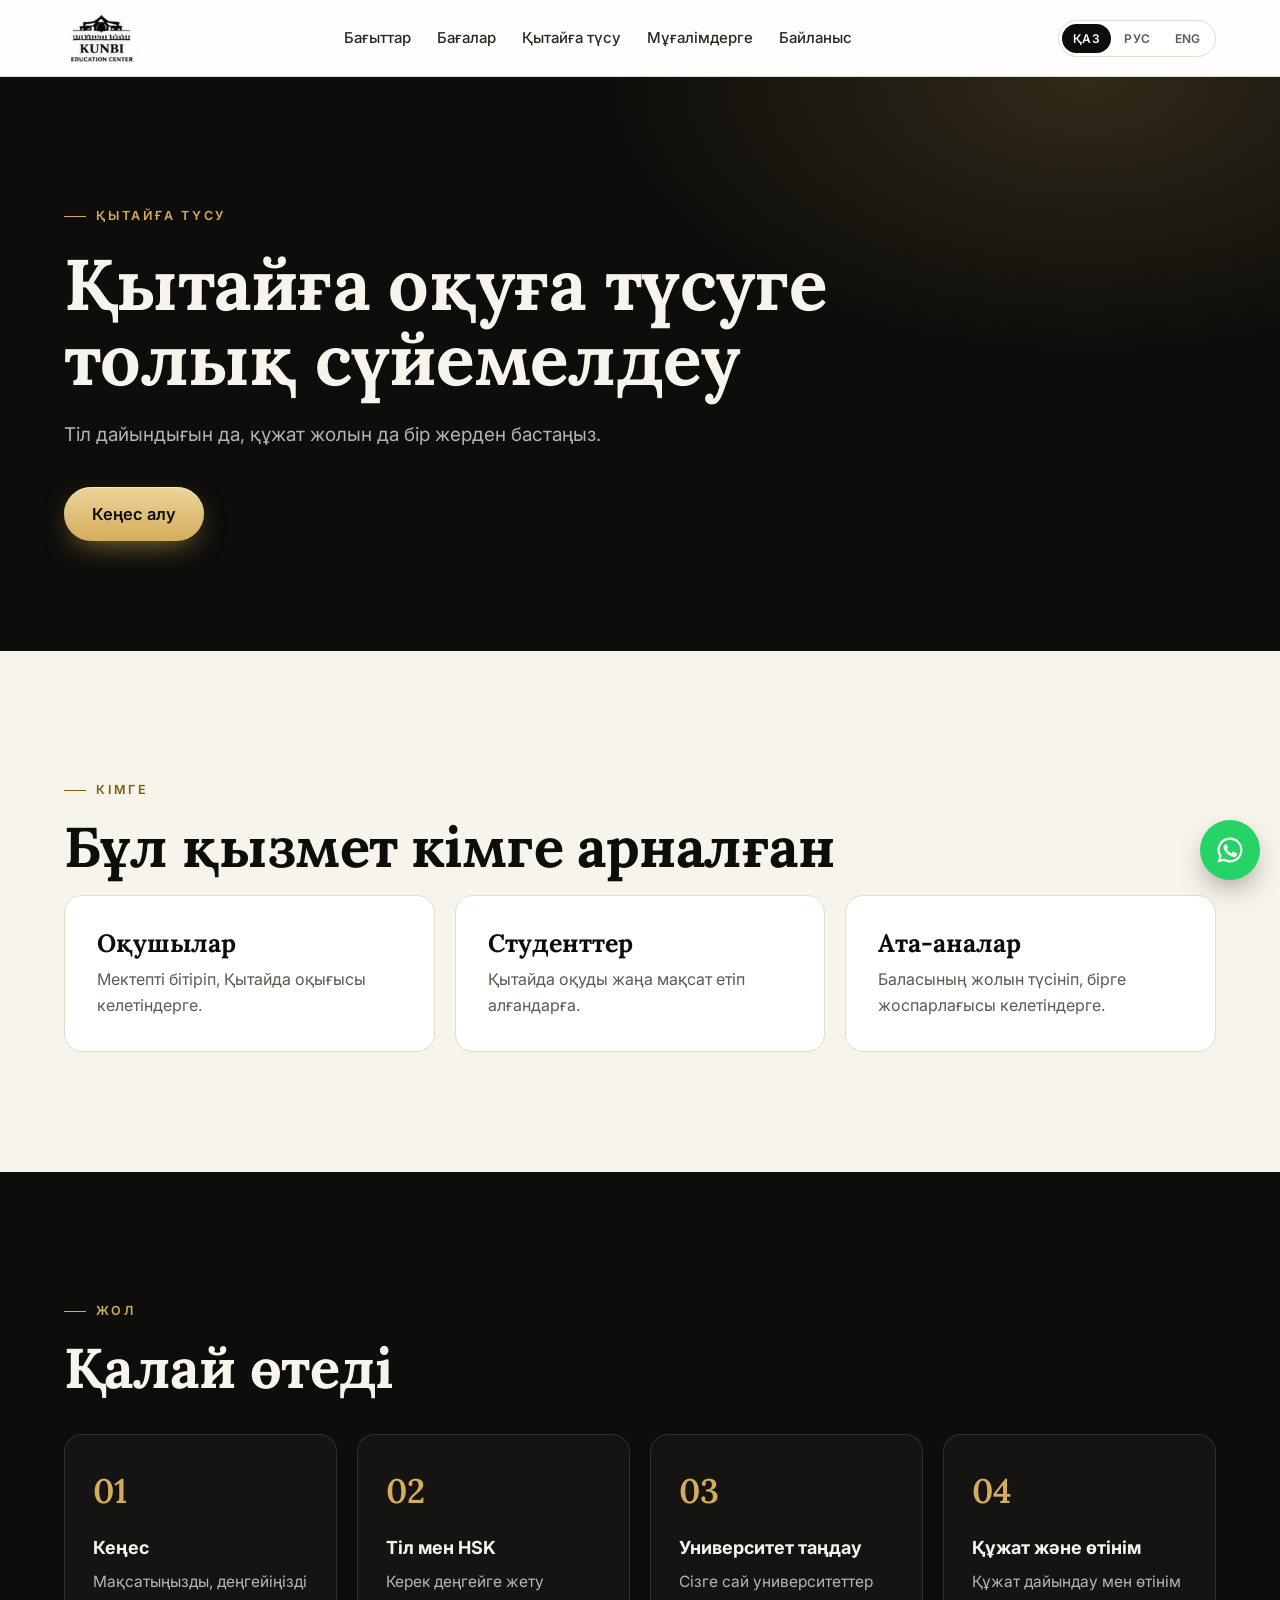
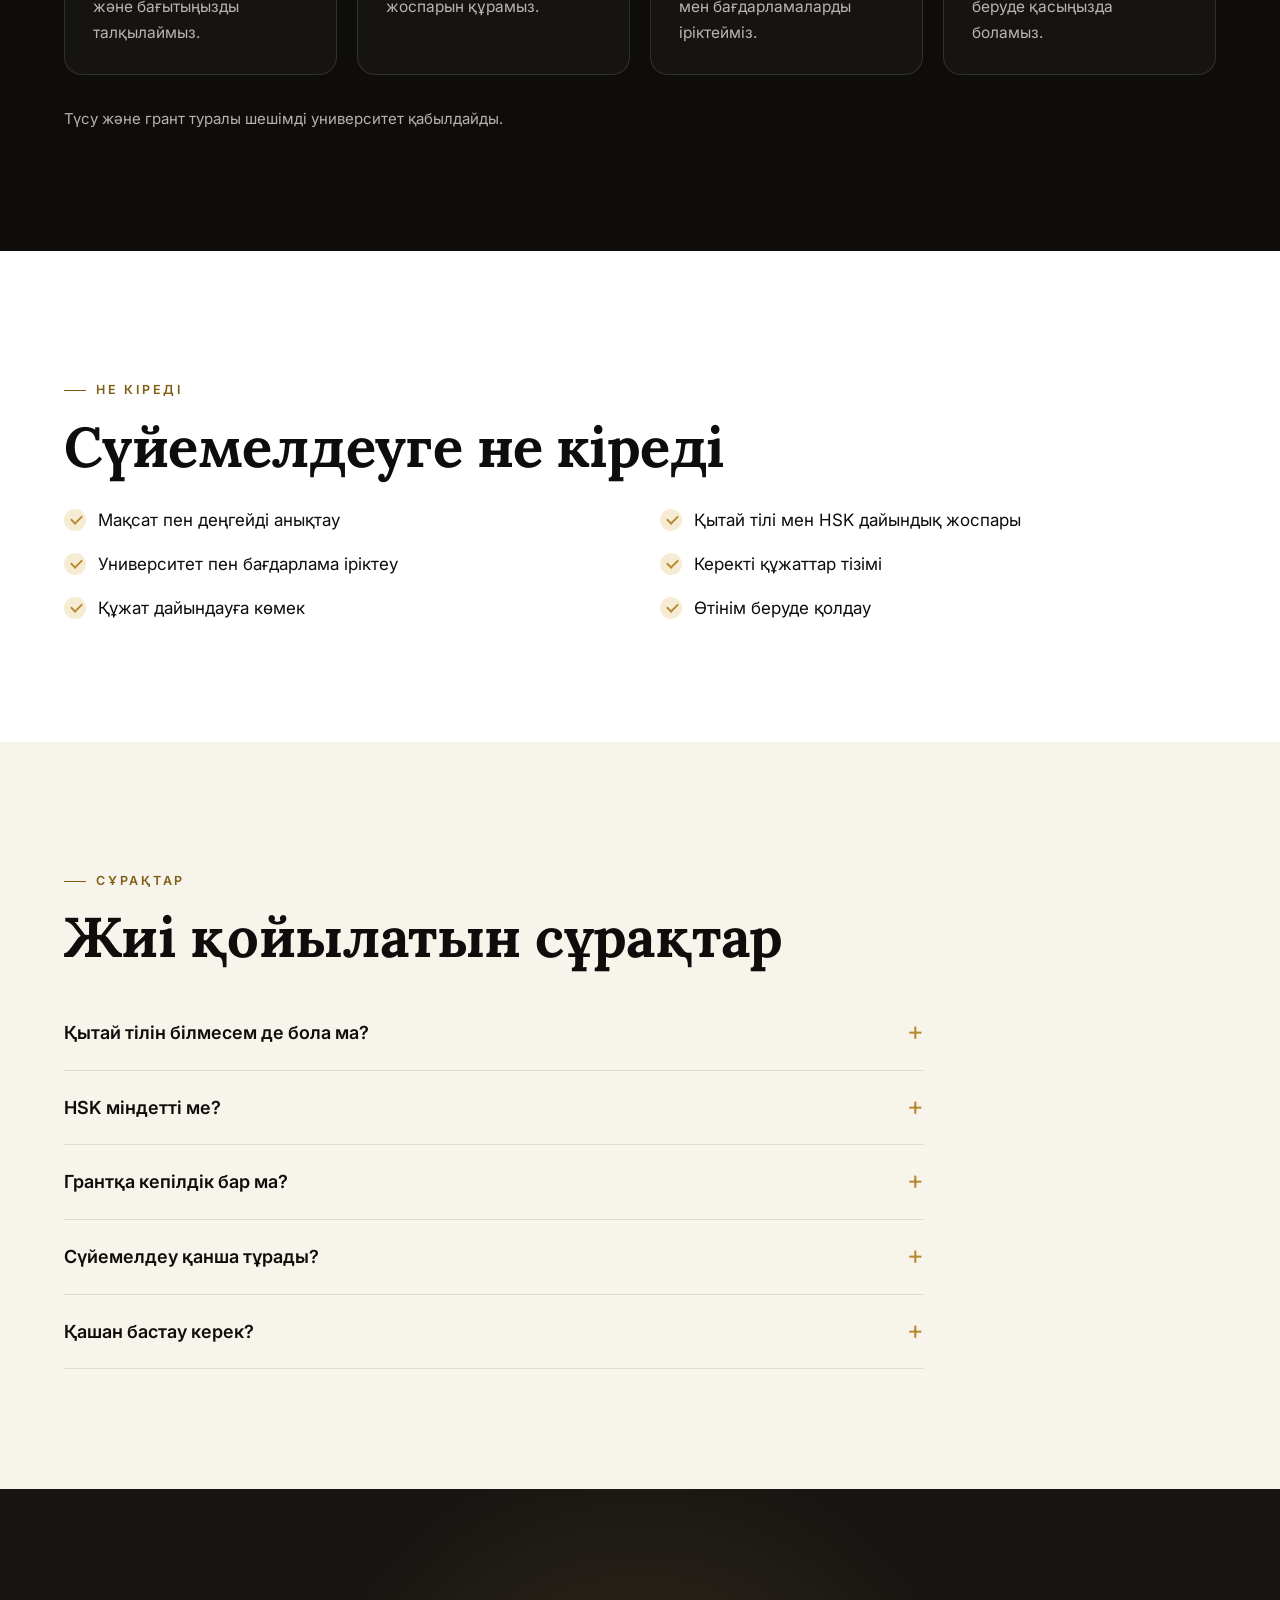
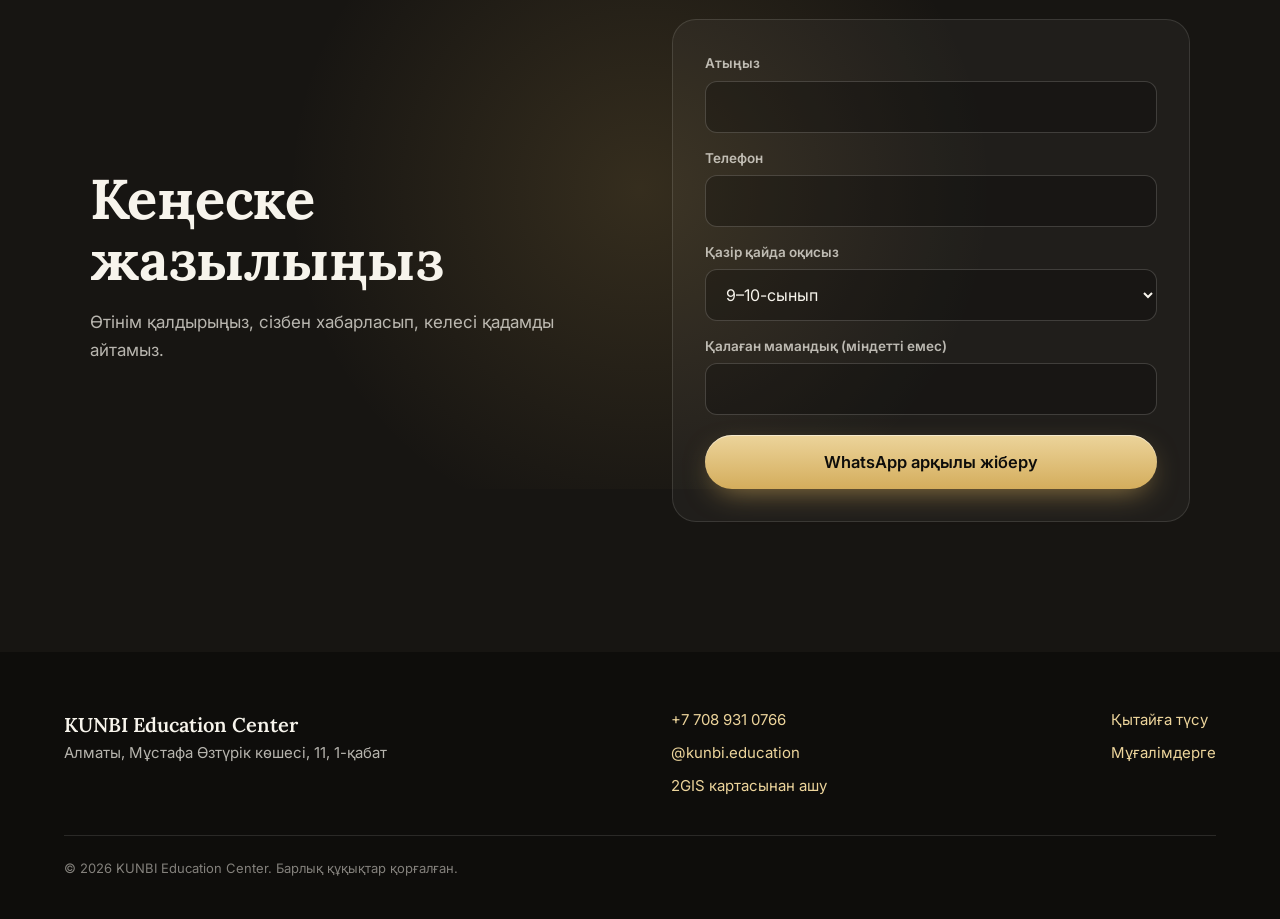
==== commit 994e8874: "Use Lora for full Kazakh glyph support, fix contrast, prerender Kazakh text Co-Authored-By: Claude O" ====
--- a/china.html
+++ b/china.html
@@ -5,7 +5,7 @@
 <meta name="viewport" content="width=device-width, initial-scale=1">
 <title>Қытайға түсу, KUNBI</title>
 <meta name="description" content="KUNBI Education Center: Қытайға оқуға түсуге толық сүйемелдеу. Алматы.">
-<link rel="preconnect" href="https://fonts.googleapis.com"><link rel="preconnect" href="https://fonts.gstatic.com" crossorigin><link href="https://fonts.googleapis.com/css2?family=Inter:wght@400;500;600;700&family=Playfair+Display:ital,wght@0,500;0,600;0,700;1,500;1,600&display=swap" rel="stylesheet">
+<link rel="preconnect" href="https://fonts.googleapis.com"><link rel="preconnect" href="https://fonts.gstatic.com" crossorigin><link href="https://fonts.googleapis.com/css2?family=Inter:wght@400;500;600;700&family=Lora:ital,wght@0,500;0,600;0,700;1,500;1,600&display=swap" rel="stylesheet">
 <link rel="stylesheet" href="site.css">
 <link rel="icon" type="image/png" href="logo.png">
 <link rel="canonical" href="https://tlnurkhan.github.io/kunbi/china.html">
@@ -14,57 +14,57 @@
 <body>
 <header><div class="container nav">
   <a href="index.html"><img src="logo.png" width="75" height="54" alt="KUNBI Education Center"></a>
-  <nav><a href="index.html#programs" data-i18n="navPrograms"></a><a href="index.html#prices" data-i18n="navPrices"></a><a href="china.html" data-i18n="navChina"></a><a href="teachers.html" data-i18n="navTeachers"></a><a href="#apply" data-i18n="navContact"></a></nav>
-  <button class="menu-btn" type="button" aria-expanded="false" data-i18n="navMenu"></button>
+  <nav><a href="index.html#programs" data-i18n="navPrograms">Бағыттар</a><a href="index.html#prices" data-i18n="navPrices">Бағалар</a><a href="china.html" data-i18n="navChina">Қытайға түсу</a><a href="teachers.html" data-i18n="navTeachers">Мұғалімдерге</a><a href="#apply" data-i18n="navContact">Байланыс</a></nav>
+  <button class="menu-btn" type="button" aria-expanded="false" data-i18n="navMenu">Мәзір</button>
   <div class="lang"><button data-lang="kk">ҚАЗ</button><button data-lang="ru">РУС</button><button data-lang="en">ENG</button></div>
 </div></header>
 <main>
 <section class="page-hero">
     <div class="container">
-    <div class="eyebrow" data-i18n="heroEyebrow"></div>
-    <h1 data-i18n="heroTitle"></h1>
-    <p class="subtitle" data-i18n="heroSub"></p>
-    <a class="btn-primary" href="#apply" data-i18n="cta"></a>
+    <div class="eyebrow" data-i18n="heroEyebrow">Қытайға түсу</div>
+    <h1 data-i18n="heroTitle">Қытайға оқуға түсуге толық сүйемелдеу</h1>
+    <p class="subtitle" data-i18n="heroSub">Тіл дайындығын да, құжат жолын да бір жерден бастаңыз.</p>
+    <a class="btn-primary" href="#apply" data-i18n="cta">Кеңес алу</a>
   </div>
 </section>
 <section class="block"><div class="container">
-  <div class="eyebrow" style="color:var(--gold)" data-i18n="whoEyebrow"></div>
-  <h2 data-i18n="whoTitle"></h2>
-  <div class="grid" style="grid-template-columns:repeat(auto-fit,minmax(240px,1fr))"><article class="feature-card reveal"><h3 data-i18n="w1t"></h3><p data-i18n="w1d"></p></article><article class="feature-card reveal"><h3 data-i18n="w2t"></h3><p data-i18n="w2d"></p></article><article class="feature-card reveal"><h3 data-i18n="w3t"></h3><p data-i18n="w3d"></p></article></div>
+  <div class="eyebrow" data-i18n="whoEyebrow">Кімге</div>
+  <h2 data-i18n="whoTitle">Бұл қызмет кімге арналған</h2>
+  <div class="grid" style="grid-template-columns:repeat(auto-fit,minmax(240px,1fr))"><article class="feature-card reveal"><h3 data-i18n="w1t">Оқушылар</h3><p data-i18n="w1d">Мектепті бітіріп, Қытайда оқығысы келетіндерге.</p></article><article class="feature-card reveal"><h3 data-i18n="w2t">Студенттер</h3><p data-i18n="w2d">Қытайда оқуды жаңа мақсат етіп алғандарға.</p></article><article class="feature-card reveal"><h3 data-i18n="w3t">Ата-аналар</h3><p data-i18n="w3d">Баласының жолын түсініп, бірге жоспарлағысы келетіндерге.</p></article></div>
 </div></section>
 <section class="block china"><div class="container">
-  <div class="eyebrow" data-i18n="stepsEyebrow"></div>
-  <h2 data-i18n="stepsTitle"></h2>
-  <ol class="steps" style="margin-top:36px"><li><strong data-i18n="s1t"></strong><p data-i18n="s1d"></p></li><li><strong data-i18n="s2t"></strong><p data-i18n="s2d"></p></li><li><strong data-i18n="s3t"></strong><p data-i18n="s3d"></p></li><li><strong data-i18n="s4t"></strong><p data-i18n="s4d"></p></li></ol>
-  <p class="disclaimer" data-i18n="chinaNote"></p>
+  <div class="eyebrow" data-i18n="stepsEyebrow">Жол</div>
+  <h2 data-i18n="stepsTitle">Қалай өтеді</h2>
+  <ol class="steps" style="margin-top:36px"><li><strong data-i18n="s1t">Кеңес</strong><p data-i18n="s1d">Мақсатыңызды, деңгейіңізді және бағытыңызды талқылаймыз.</p></li><li><strong data-i18n="s2t">Тіл мен HSK</strong><p data-i18n="s2d">Керек деңгейге жету жоспарын құрамыз.</p></li><li><strong data-i18n="s3t">Университет таңдау</strong><p data-i18n="s3d">Сізге сай университеттер мен бағдарламаларды іріктейміз.</p></li><li><strong data-i18n="s4t">Құжат және өтінім</strong><p data-i18n="s4d">Құжат дайындау мен өтінім беруде қасыңызда боламыз.</p></li></ol>
+  <p class="disclaimer" data-i18n="chinaNote">Түсу және грант туралы шешімді университет қабылдайды.</p>
 </div></section>
 <section class="block white"><div class="container">
-  <div class="eyebrow" style="color:var(--gold)" data-i18n="incEyebrow"></div>
-  <h2 data-i18n="incTitle"></h2>
-  <ul class="checks" style="margin-top:28px"><li data-i18n="inc1"></li><li data-i18n="inc2"></li><li data-i18n="inc3"></li><li data-i18n="inc4"></li><li data-i18n="inc5"></li><li data-i18n="inc6"></li></ul>
+  <div class="eyebrow" data-i18n="incEyebrow">Не кіреді</div>
+  <h2 data-i18n="incTitle">Сүйемелдеуге не кіреді</h2>
+  <ul class="checks" style="margin-top:28px"><li data-i18n="inc1">Мақсат пен деңгейді анықтау</li><li data-i18n="inc2">Қытай тілі мен HSK дайындық жоспары</li><li data-i18n="inc3">Университет пен бағдарлама іріктеу</li><li data-i18n="inc4">Керекті құжаттар тізімі</li><li data-i18n="inc5">Құжат дайындауға көмек</li><li data-i18n="inc6">Өтінім беруде қолдау</li></ul>
 </div></section>
 <section class="block"><div class="container">
-  <div class="eyebrow" style="color:var(--gold)" data-i18n="faqEyebrow"></div>
-  <h2 data-i18n="faqTitle"></h2>
-  <div class="faq" style="margin-top:28px"><details><summary data-i18n="q1"></summary><p data-i18n="a1"></p></details><details><summary data-i18n="q2"></summary><p data-i18n="a2"></p></details><details><summary data-i18n="q3"></summary><p data-i18n="a3"></p></details><details><summary data-i18n="q4"></summary><p data-i18n="a4"></p></details><details><summary data-i18n="q5"></summary><p data-i18n="a5"></p></details></div>
+  <div class="eyebrow" data-i18n="faqEyebrow">Сұрақтар</div>
+  <h2 data-i18n="faqTitle">Жиі қойылатын сұрақтар</h2>
+  <div class="faq" style="margin-top:28px"><details><summary data-i18n="q1">Қытай тілін білмесем де бола ма?</summary><p data-i18n="a1">Иә, нөлден бастауға болады. Керекті деңгей таңдаған бағдарламаға байланысты.</p></details><details><summary data-i18n="q2">HSK міндетті ме?</summary><p data-i18n="a2">Бұл университет пен бағдарламаға байланысты. Нақты талапты таңдау кезінде бірге тексереміз.</p></details><details><summary data-i18n="q3">Грантқа кепілдік бар ма?</summary><p data-i18n="a3">Жоқ. Түсу және грант туралы шешімді университет қабылдайды.</p></details><details><summary data-i18n="q4">Сүйемелдеу қанша тұрады?</summary><p data-i18n="a4">Бағасы керекті көмектің көлеміне байланысты. Оны кеңес кезінде айтамыз.</p></details><details><summary data-i18n="q5">Қашан бастау керек?</summary><p data-i18n="a5">Неғұрлым ерте болса, соғұрлым жақсы. Мерзімдер университетке байланысты.</p></details></div>
 </div></section>
 <section class="closing-cta" id="apply">
-  <div class="cta-grid"><div class="cta-copy"><h2 data-i18n="closeTitle"></h2><p data-i18n="closeSub"></p></div><form id="leadForm">
-    <div><label for="fName" data-i18n="fName"></label><input id="fName" data-wa="fName" required autocomplete="name"></div>
-    <div><label for="fPhone" data-i18n="fPhone"></label><input id="fPhone" data-wa="fPhone" required type="tel" autocomplete="tel"></div>
-    <div><label for="fStage" data-i18n="fStage"></label><select id="fStage" data-wa="fStage"></select></div>
-    <div><label for="fMajor" data-i18n="fMajor"></label><input id="fMajor" data-wa="fMajor"></div>
-    <button class="btn-primary" type="submit" data-i18n="fSend"></button>
+  <div class="cta-grid"><div class="cta-copy"><h2 data-i18n="closeTitle">Кеңеске жазылыңыз</h2><p data-i18n="closeSub">Өтінім қалдырыңыз, сізбен хабарласып, келесі қадамды айтамыз.</p></div><form id="leadForm">
+    <div><label for="fName" data-i18n="fName">Атыңыз</label><input id="fName" data-wa="fName" required autocomplete="name"></div>
+    <div><label for="fPhone" data-i18n="fPhone">Телефон</label><input id="fPhone" data-wa="fPhone" required type="tel" autocomplete="tel"></div>
+    <div><label for="fStage" data-i18n="fStage">Қазір қайда оқисыз</label><select id="fStage" data-wa="fStage"></select></div>
+    <div><label for="fMajor" data-i18n="fMajor">Қалаған мамандық (міндетті емес)</label><input id="fMajor" data-wa="fMajor"></div>
+    <button class="btn-primary" type="submit" data-i18n="fSend">WhatsApp арқылы жіберу</button>
   </form></div>
 </section>
 </main>
 <footer><div class="container">
   <div class="foot">
-    <div><strong>KUNBI Education Center</strong><br><span data-i18n="addr"></span></div>
-    <div class="foot-links"><a href="https://wa.me/77089310766" target="_blank" rel="noopener">+7 708 931 0766</a><a href="https://www.instagram.com/kunbi.education/" target="_blank" rel="noopener">@kunbi.education</a><a href="https://2gis.kz/almaty/firm/70000001110378743" target="_blank" rel="noopener" data-i18n="map"></a></div>
-    <div class="foot-links"><a href="china.html" data-i18n="navChina"></a><a href="teachers.html" data-i18n="navTeachers"></a></div>
+    <div><strong>KUNBI Education Center</strong><br><span data-i18n="addr">Алматы, Мұстафа Өзтүрік көшесі, 11, 1-қабат</span></div>
+    <div class="foot-links"><a href="https://wa.me/77089310766" target="_blank" rel="noopener">+7 708 931 0766</a><a href="https://www.instagram.com/kunbi.education/" target="_blank" rel="noopener">@kunbi.education</a><a href="https://2gis.kz/almaty/firm/70000001110378743" target="_blank" rel="noopener" data-i18n="map">2GIS картасынан ашу</a></div>
+    <div class="foot-links"><a href="china.html" data-i18n="navChina">Қытайға түсу</a><a href="teachers.html" data-i18n="navTeachers">Мұғалімдерге</a></div>
   </div>
-  <div class="copy">© 2026 KUNBI Education Center. <span data-i18n="rights"></span></div>
+  <div class="copy">© 2026 KUNBI Education Center. <span data-i18n="rights">Барлық құқықтар қорғалған.</span></div>
 </div></footer>
 <a class="wa-float" href="https://wa.me/77089310766" target="_blank" rel="noopener" data-i18n-aria="waAria"><svg viewBox="0 0 24 24" aria-hidden="true"><path d="M12 2a10 10 0 0 0-8.6 15.1L2 22l5-1.3A10 10 0 1 0 12 2zm0 18.2a8.2 8.2 0 0 1-4.2-1.2l-.3-.2-3 .8.8-2.9-.2-.3A8.2 8.2 0 1 1 12 20.2zm4.5-6.1c-.2-.1-1.5-.7-1.7-.8s-.4-.1-.6.1-.7.8-.8 1-.3.2-.5.1a6.7 6.7 0 0 1-3.3-2.9c-.3-.4.2-.4.7-1.4.1-.2 0-.3 0-.5l-.8-1.8c-.2-.5-.4-.4-.6-.4h-.5a1 1 0 0 0-.7.3 3 3 0 0 0-.9 2.2 5.2 5.2 0 0 0 1.1 2.8 11.9 11.9 0 0 0 4.6 4c1.7.7 2.4.8 3.2.7a2.8 2.8 0 0 0 1.8-1.3 2.3 2.3 0 0 0 .2-1.3c-.1-.1-.3-.2-.5-.3z"/></svg></a>
 <script>
--- a/site.css
+++ b/site.css
@@ -2,12 +2,12 @@
 :root{
   --ink:#0e0d0b;--ink-2:#171512;--ink-3:#221f1a;
   --paper:#f7f4ec;--paper-2:#efeadd;--white:#ffffff;
-  --gold:#b88a2e;--gold-2:#d4ad5c;--gold-3:#ecd49b;
+  --gold:#b88a2e;--gold-ink:#7f5d14;--gold-2:#d4ad5c;--gold-3:#ecd49b;
   --muted:#5f5a50;--muted-dark:rgba(247,244,236,.72);--muted-dark-2:rgba(247,244,236,.5);
   --line:#e3dccb;--line-dark:rgba(247,244,236,.12);
   --radius:18px;--radius-sm:12px;
   --shadow:0 1px 2px rgba(14,13,11,.04),0 12px 32px -12px rgba(14,13,11,.14);
-  --serif:"Playfair Display",Georgia,"Times New Roman",serif;
+  --serif:Lora,Georgia,"Times New Roman",serif;
   --sans:Inter,system-ui,-apple-system,"Segoe UI",sans-serif;
 }
 *{box-sizing:border-box;margin:0}
@@ -32,7 +32,7 @@
 .menu-btn{display:none;margin-left:auto;border:1px solid var(--ink);background:var(--ink);color:var(--white);font:600 14px var(--sans);padding:9px 14px;border-radius:999px;cursor:pointer}
 
 /* Type */
-.eyebrow{display:inline-flex;align-items:center;gap:10px;font-size:12.5px;font-weight:600;letter-spacing:.22em;text-transform:uppercase;color:var(--gold)}
+.eyebrow{display:inline-flex;align-items:center;gap:10px;font-size:12.5px;font-weight:600;letter-spacing:.22em;text-transform:uppercase;color:var(--gold-ink)}
 .eyebrow::before{content:"";width:22px;height:1px;background:currentColor}
 h1,h2,.display{font-family:var(--serif);font-weight:700;letter-spacing:-.01em}
 h2{font-size:clamp(34px,4.4vw,56px);line-height:1.08;margin:16px 0 18px}
@@ -64,7 +64,7 @@
 .hero-note{margin-top:18px;font-size:14px;color:var(--muted-dark-2);display:flex;align-items:center;gap:8px}
 .hero-note::before{content:"";width:7px;height:7px;border-radius:50%;background:#5fd38d;box-shadow:0 0 0 4px rgba(95,211,141,.18)}
 .hero-panel{position:relative;border:1px solid var(--line-dark);border-radius:24px;background:linear-gradient(160deg,rgba(247,244,236,.07),rgba(247,244,236,.02));padding:30px;box-shadow:0 30px 80px -30px rgba(0,0,0,.6);backdrop-filter:blur(6px)}
-.hero-panel h3{font:600 13px var(--sans);letter-spacing:.18em;text-transform:uppercase;color:var(--gold-2);margin-bottom:14px}
+.hero-panel .panel-title{font:600 13px var(--sans);letter-spacing:.18em;text-transform:uppercase;color:var(--gold-2);margin-bottom:14px}
 .hero-panel ul{list-style:none;padding:0}
 .hero-panel li{display:flex;align-items:center;justify-content:space-between;gap:12px;padding:14px 0;border-bottom:1px solid var(--line-dark);font-size:16.5px}
 .hero-panel li:last-child{border-bottom:0}
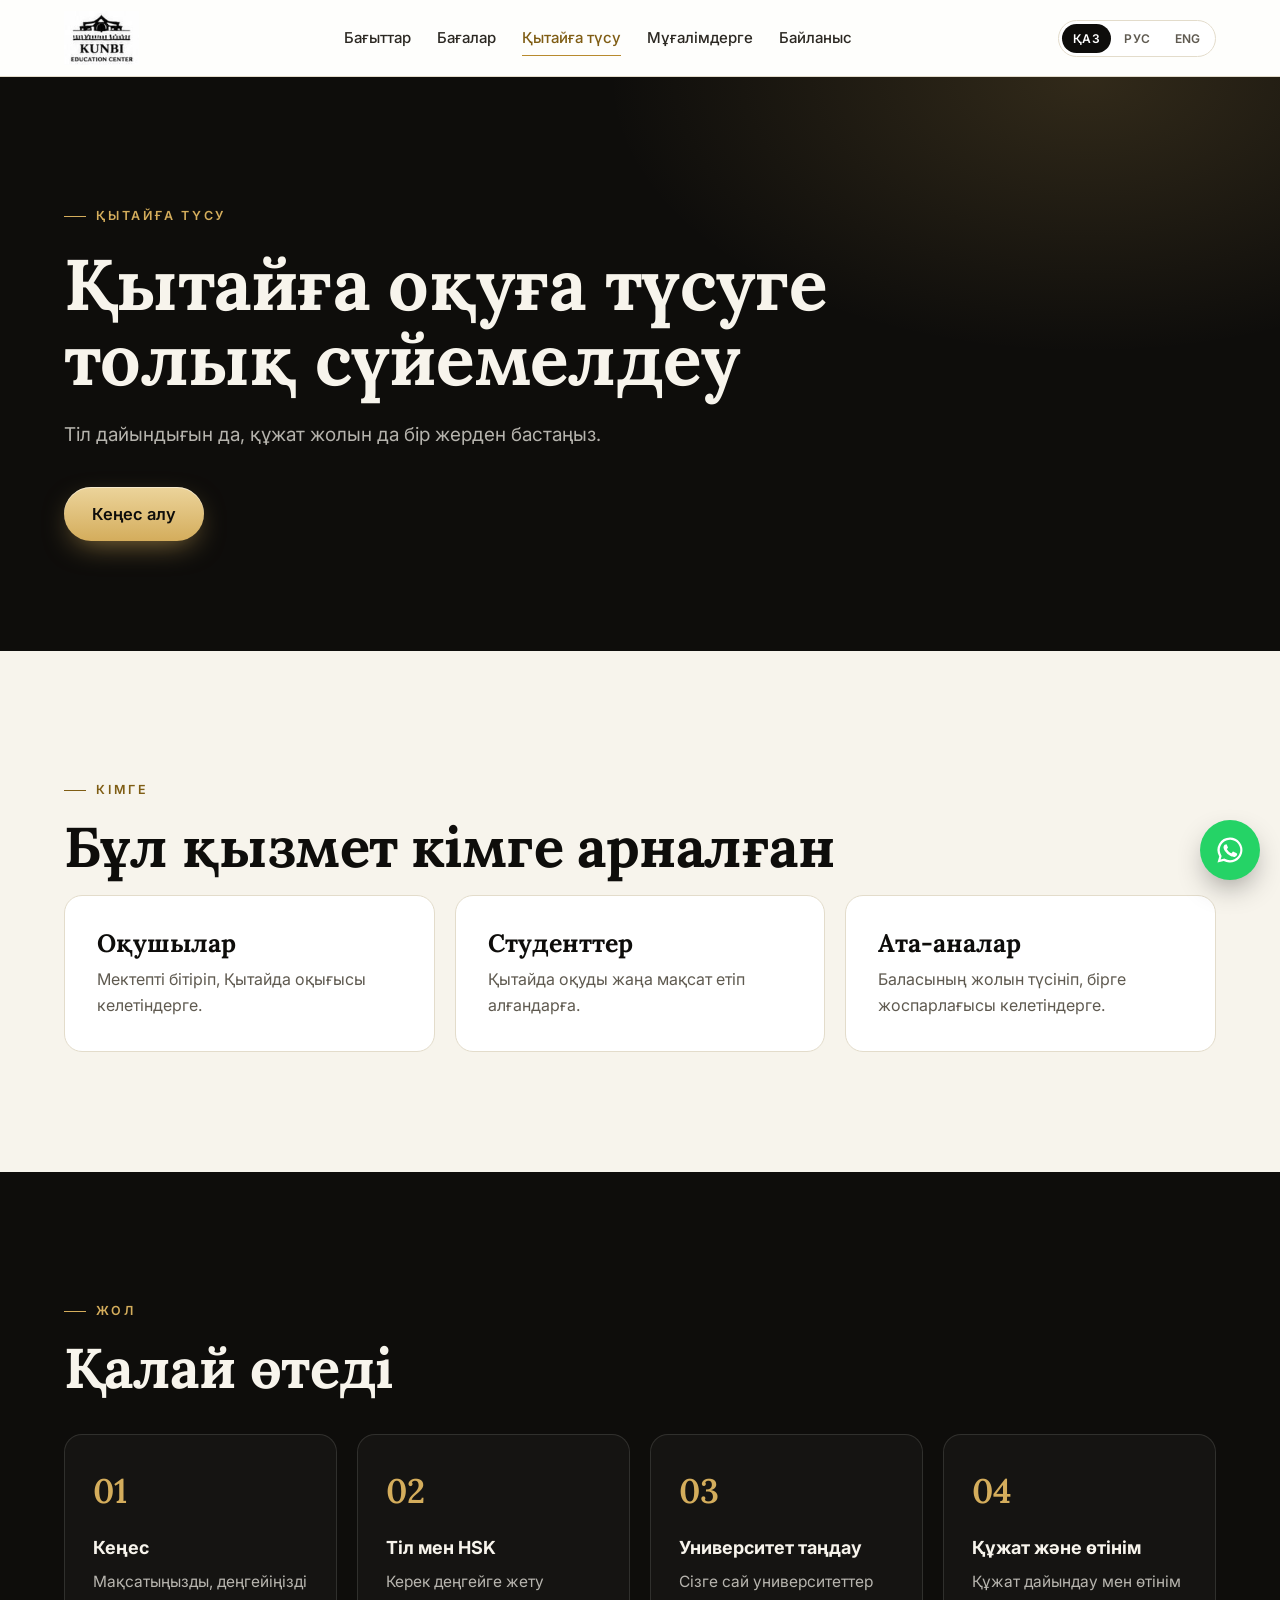
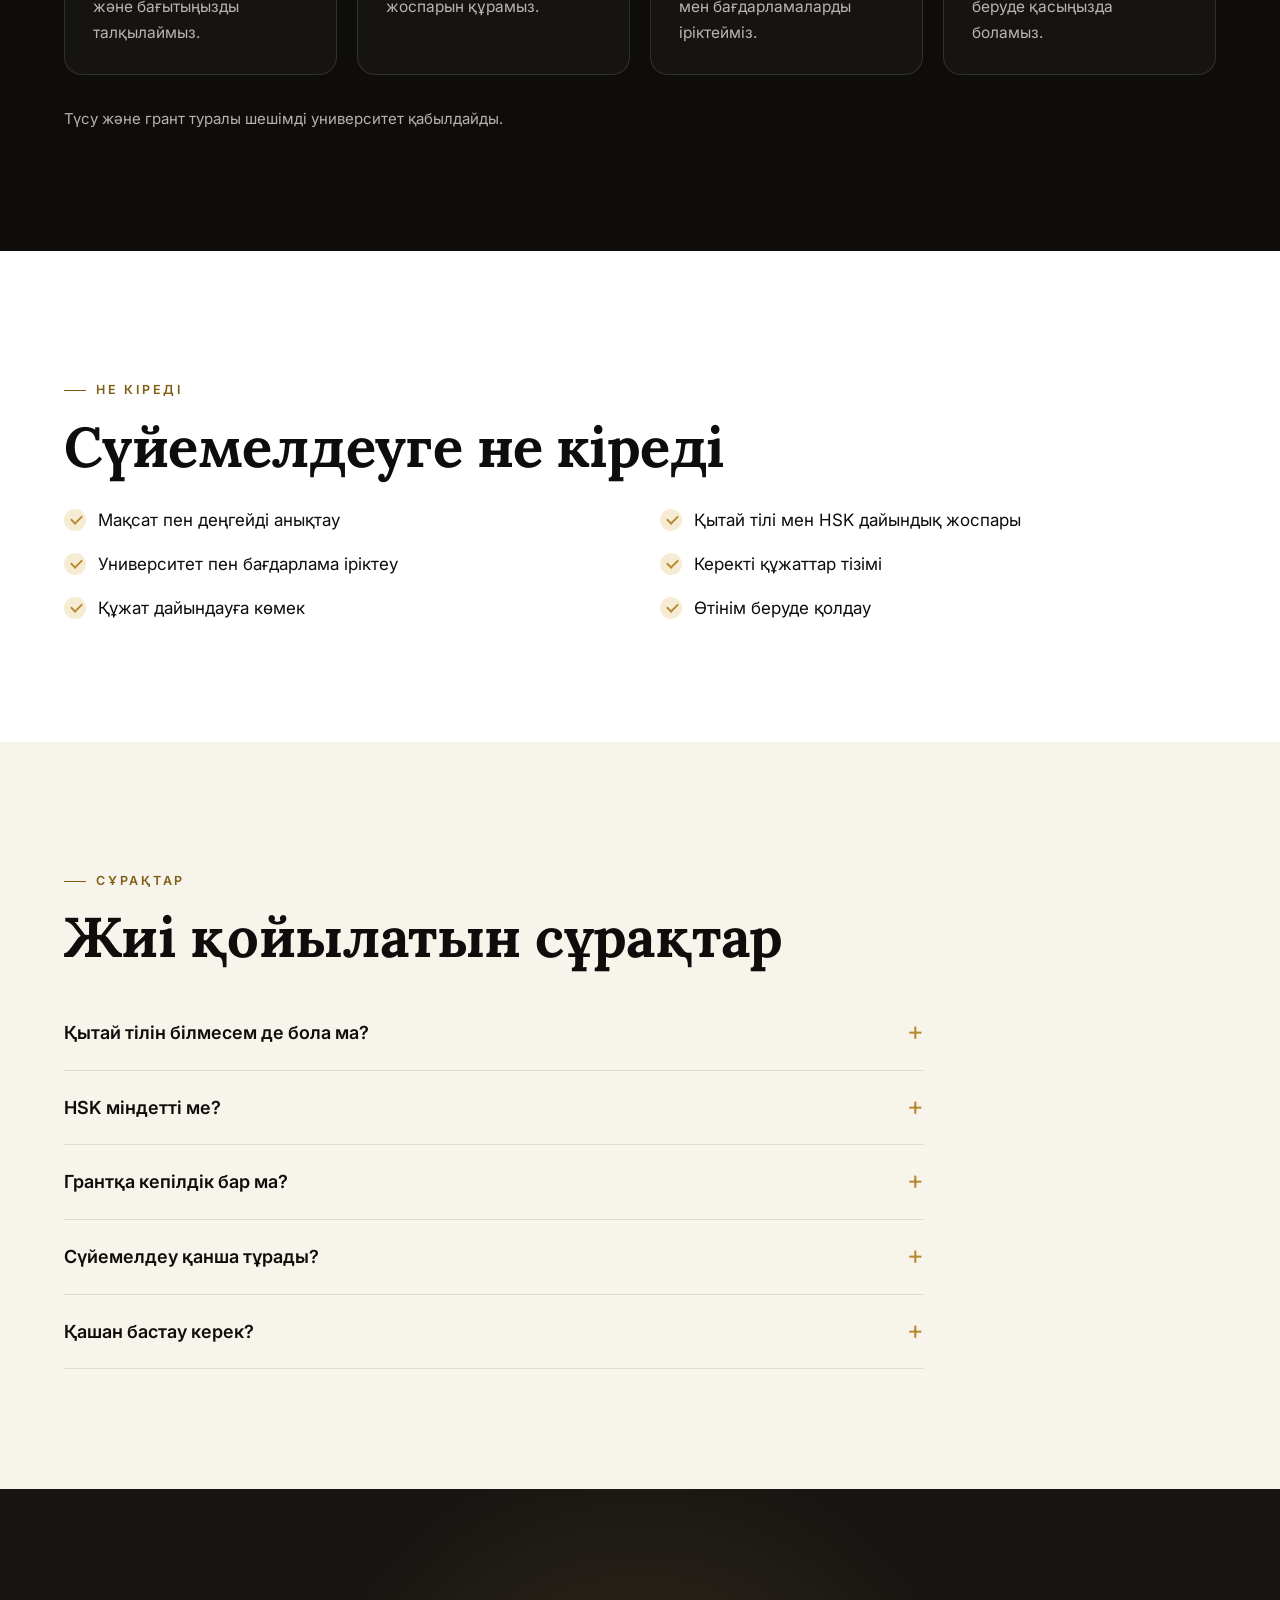
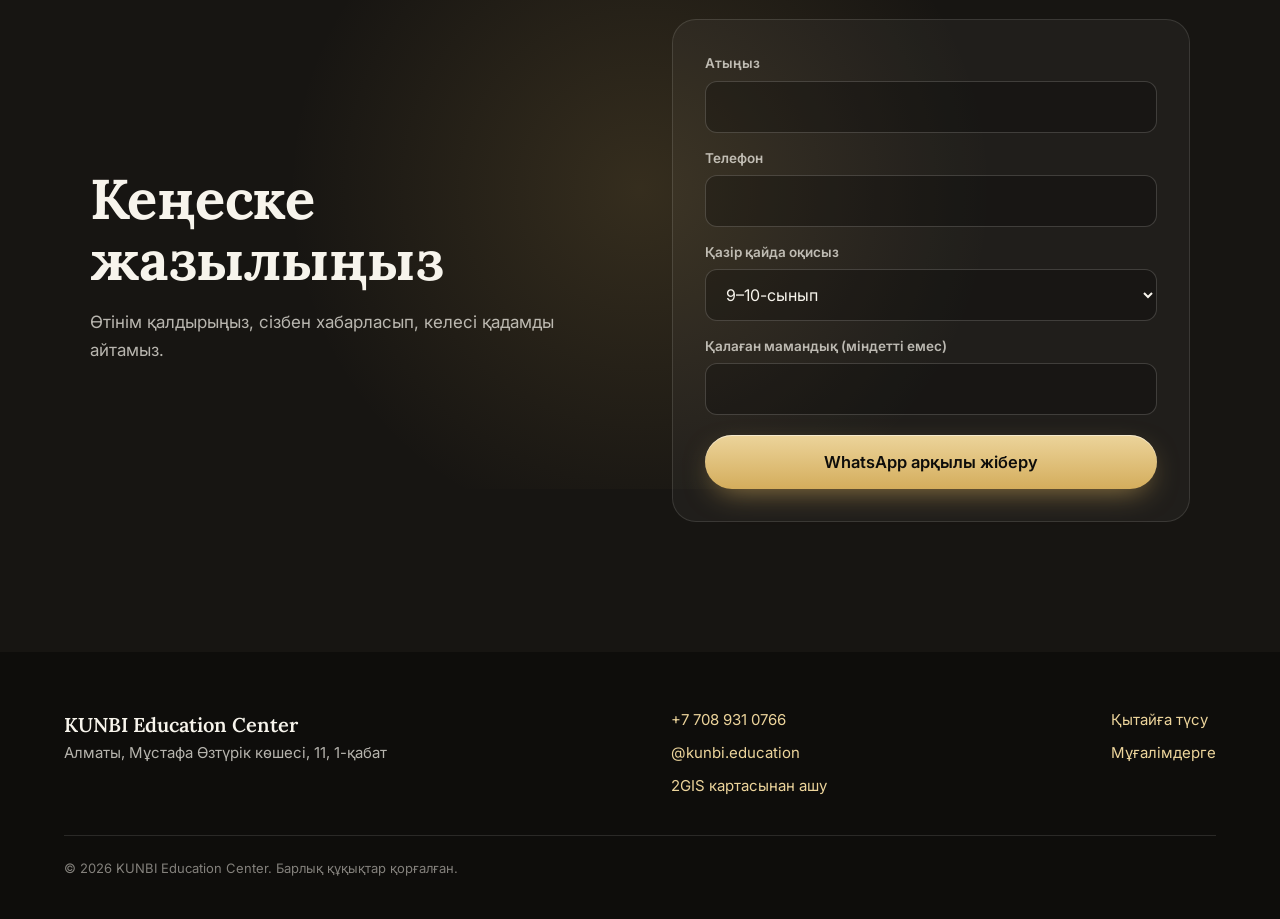
==== commit e93b138c: "Always-visible navigation with current page highlight Co-Authored-By: Claude Opus 5.5 <noreply@anthr" ====
--- a/china.html
+++ b/china.html
@@ -14,7 +14,7 @@
 <body>
 <header><div class="container nav">
   <a href="index.html"><img src="logo.png" width="75" height="54" alt="KUNBI Education Center"></a>
-  <nav><a href="index.html#programs" data-i18n="navPrograms">Бағыттар</a><a href="index.html#prices" data-i18n="navPrices">Бағалар</a><a href="china.html" data-i18n="navChina">Қытайға түсу</a><a href="teachers.html" data-i18n="navTeachers">Мұғалімдерге</a><a href="#apply" data-i18n="navContact">Байланыс</a></nav>
+  <nav aria-label="Main"><a href="programs.html" data-i18n="navPrograms">Бағыттар</a><a href="prices.html" data-i18n="navPrices">Бағалар</a><a aria-current="page" href="china.html" data-i18n="navChina">Қытайға түсу</a><a href="teachers.html" data-i18n="navTeachers">Мұғалімдерге</a><a href="contact.html" data-i18n="navContact">Байланыс</a></nav>
   <button class="menu-btn" type="button" aria-expanded="false" data-i18n="navMenu">Мәзір</button>
   <div class="lang"><button data-lang="kk">ҚАЗ</button><button data-lang="ru">РУС</button><button data-lang="en">ENG</button></div>
 </div></header>
@@ -61,7 +61,7 @@
 <footer><div class="container">
   <div class="foot">
     <div><strong>KUNBI Education Center</strong><br><span data-i18n="addr">Алматы, Мұстафа Өзтүрік көшесі, 11, 1-қабат</span></div>
-    <div class="foot-links"><a href="https://wa.me/77089310766" target="_blank" rel="noopener">+7 708 931 0766</a><a href="https://www.instagram.com/kunbi.education/" target="_blank" rel="noopener">@kunbi.education</a><a href="https://2gis.kz/almaty/firm/70000001110378743" target="_blank" rel="noopener" data-i18n="map">2GIS картасынан ашу</a></div>
+    <div class="foot-links"><a href="https://wa.me/77089310766" target="_blank" rel="noopener">+7 708 931 0766</a><a href="https://www.instagram.com/kunbi.education/" target="_blank" rel="noopener">@kunbi.education</a><a href="https://2gis.kz/almaty/firm/70000001110378743" target="_blank" rel="noopener" data-i18n="map">2GIS картасынан ашу</a></div>
     <div class="foot-links"><a href="china.html" data-i18n="navChina">Қытайға түсу</a><a href="teachers.html" data-i18n="navTeachers">Мұғалімдерге</a></div>
   </div>
   <div class="copy">© 2026 KUNBI Education Center. <span data-i18n="rights">Барлық құқықтар қорғалған.</span></div>
--- a/site.css
+++ b/site.css
@@ -240,3 +240,53 @@
   .wa-float{width:54px;height:54px;right:14px;bottom:14px}
 }
 @media (prefers-reduced-motion:reduce){*{transition:none!important;animation:none!important}html{scroll-behavior:auto}.reveal{opacity:1;transform:none}}
+
+/* teasers + program detail */
+.feature-card .more{display:inline-flex;align-items:center;gap:6px;margin-top:18px;font-weight:600;font-size:15px;color:var(--gold-ink);text-decoration:none}
+.feature-card .more svg{width:16px;height:16px;transition:transform .25s ease}
+a.feature-card{text-decoration:none;color:inherit;display:block}
+a.feature-card:hover .more svg{transform:translateX(4px)}
+.center-cta{text-align:center;margin-top:40px}
+.price-teaser{display:grid;grid-template-columns:1.1fr 1fr;gap:56px;align-items:center}
+.price-stats{display:grid;gap:12px}
+.price-stats div{display:flex;justify-content:space-between;align-items:baseline;gap:16px;padding:20px 24px;border:1px solid var(--line);border-radius:var(--radius-sm);background:var(--paper)}
+.price-stats strong{font-family:var(--serif);font-size:28px;font-weight:600}
+.price-stats span{color:var(--muted);font-size:15px;text-align:right}
+.band{display:flex;flex-wrap:wrap;gap:24px;align-items:center;justify-content:space-between;border:1px solid var(--line);border-radius:24px;background:var(--white);padding:40px 44px}
+.band h2{font-size:clamp(28px,3vw,40px);margin:10px 0 8px}
+.band p{color:var(--muted);max-width:560px}
+.prog-nav{display:flex;flex-wrap:wrap;gap:8px;margin-bottom:56px}
+.prog-nav a{text-decoration:none;font-weight:600;font-size:15px;padding:10px 18px;border-radius:999px;border:1px solid var(--line);background:var(--white)}
+.prog-nav a:hover{border-color:var(--gold-2)}
+.program{display:grid;grid-template-columns:.9fr 1.1fr;gap:56px;padding:56px 0;border-top:1px solid var(--line);scroll-margin-top:96px}
+.program:first-of-type{border-top:0;padding-top:0}
+.program .icon{width:60px;height:60px;border-radius:16px;display:grid;place-items:center;background:var(--ink);margin-bottom:22px}
+.program .icon svg{width:28px;height:28px;stroke:var(--gold-2);fill:none;stroke-width:1.7;stroke-linecap:round;stroke-linejoin:round}
+.program h2{font-size:clamp(30px,3.4vw,44px);margin:0 0 12px}
+.program>div>p{color:var(--muted);font-size:18px;margin-bottom:24px}
+.facts{display:grid;grid-template-columns:1fr 1fr;gap:1px;background:var(--line);border:1px solid var(--line);border-radius:var(--radius);overflow:hidden;margin-bottom:24px}
+.facts div{background:var(--white);padding:18px 20px}
+.facts small{display:block;font-size:12px;letter-spacing:.12em;text-transform:uppercase;color:var(--muted);font-weight:600;margin-bottom:4px}
+.facts span{font-weight:600}
+.learn-title{font-size:13px;letter-spacing:.14em;text-transform:uppercase;color:var(--gold-ink);font-weight:700;margin-bottom:14px}
+.program .checks{grid-template-columns:1fr}
+@media (max-width:960px){.price-teaser,.program{grid-template-columns:1fr;gap:28px}.band{padding:30px}}
+@media (max-width:600px){.facts{grid-template-columns:1fr}.band{padding:24px}.price-stats div{flex-direction:column;align-items:flex-start}.price-stats span{text-align:left}}
+
+/* Always-visible navigation */
+.menu-btn{display:none!important}
+@media (max-width:1080px){
+  .nav nav,.nav nav.open{display:flex;position:static;flex-direction:row;gap:18px;font-size:14.5px;padding:0;border:0;box-shadow:none;background:none}
+  .nav nav a,.nav nav.open a{padding:6px 0;border:0}
+}
+@media (max-width:820px){
+  header .nav{flex-wrap:wrap;height:auto;padding-top:10px;padding-bottom:0;row-gap:6px}
+  .nav nav,.nav nav.open{order:3;width:100%;overflow-x:auto;gap:8px;padding:4px 0 10px;scrollbar-width:none;-webkit-overflow-scrolling:touch}
+  .nav nav::-webkit-scrollbar{display:none}
+  .nav nav a,.nav nav.open a{flex:none;padding:8px 14px;border:1px solid var(--line);border-radius:999px;background:var(--white);font-size:14px}
+  .nav nav a::after{display:none}
+  .nav nav a[aria-current=page]{background:var(--ink);color:var(--white);border-color:var(--ink)}
+  html{scroll-padding-top:130px}
+}
+.nav nav a[aria-current=page]{color:var(--gold-ink)}
+.nav nav a[aria-current=page]::after{right:0}
